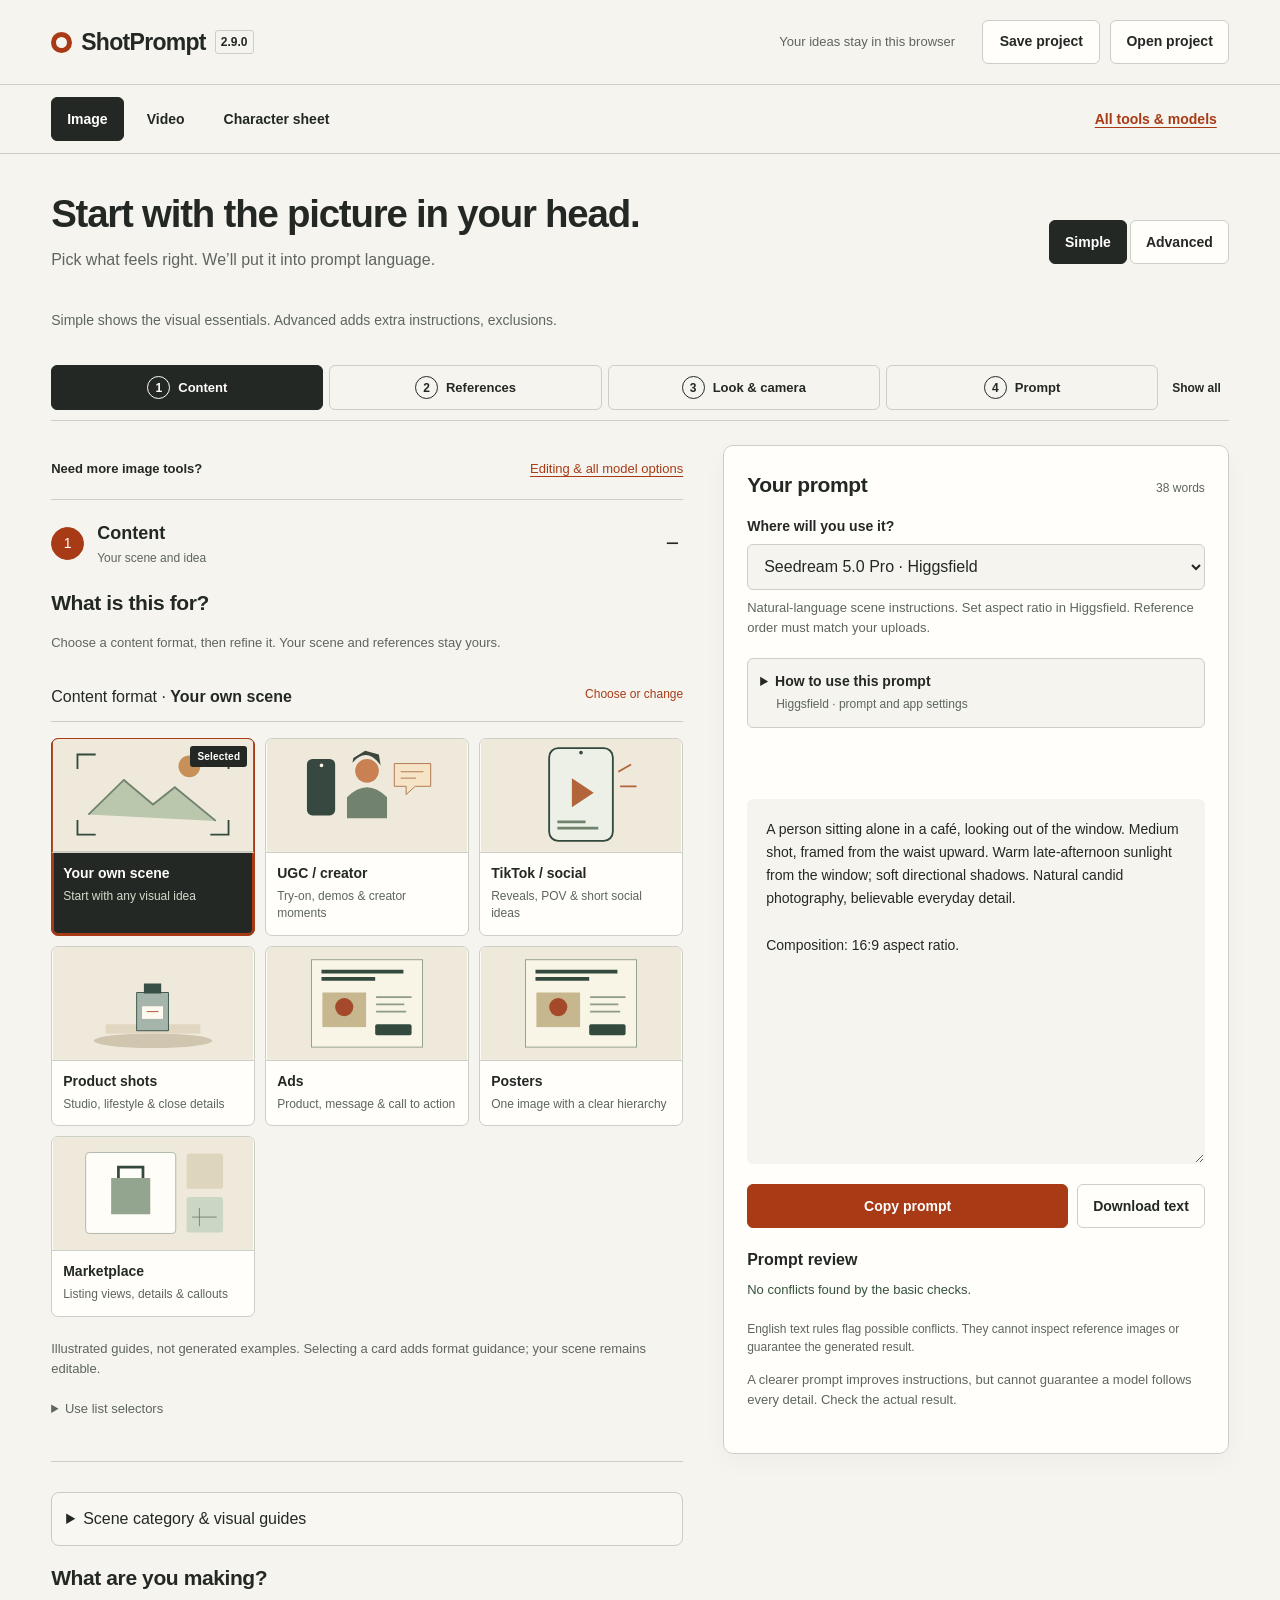
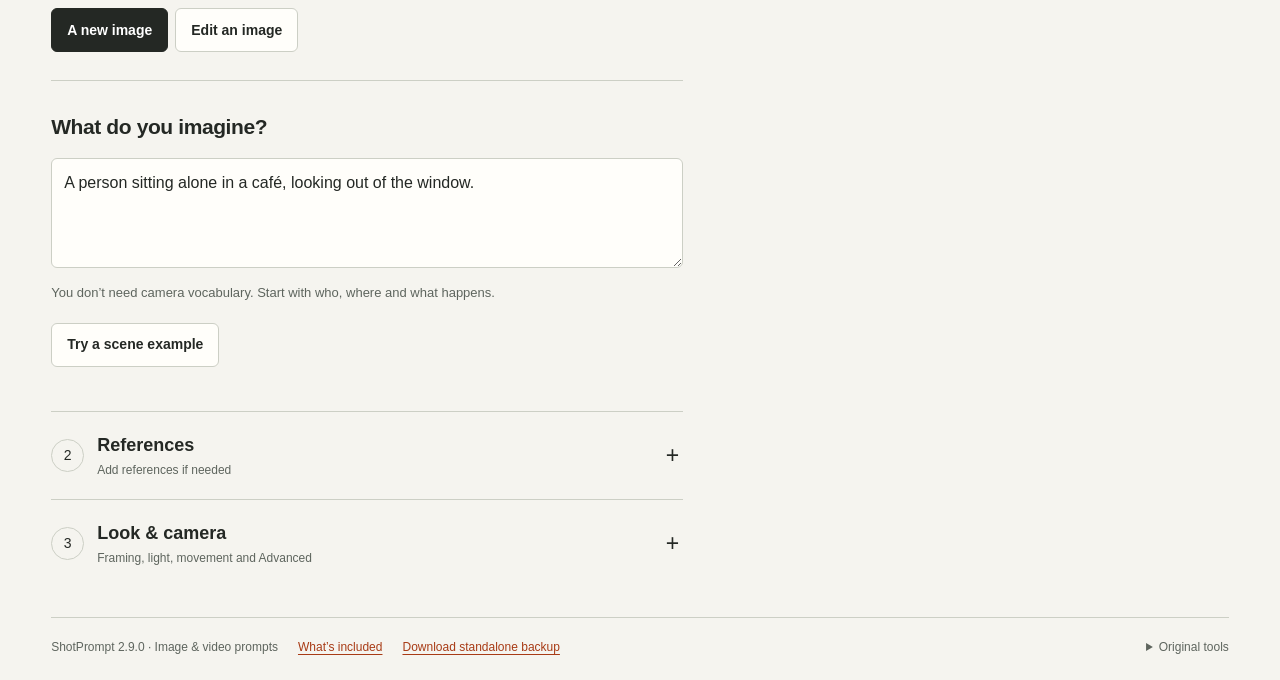
==== index.html @ e309e475 "Migrate ShotPrompt 2.9.0 standalone builder" ====
<!doctype html>
<html lang="en"><head><meta charset="utf-8"><meta name="viewport" content="width=device-width,initial-scale=1"><meta name="robots" content="noindex,nofollow"><title>ShotPrompt 2.9.0 — Picture it. Build it.</title><link rel="stylesheet" href="style.css?v=2.9.0"></head>
<body><a class="skip" href="#editor">Skip to builder</a><header><a class="brand" href="index.html"><span class="brandmark"></span>ShotPrompt <small>2.9.0</small></a><span class="privacy">Your ideas stay in this browser</span><div class="project-actions" role="group" aria-label="Project files"><button type="button" id="export">Save project</button><button type="button" id="open-project">Open project</button><input id="import" type="file" accept="application/json,.json" hidden aria-label="Choose a project file"></div></header>
<nav aria-label="Builder"><button data-type="image">Image</button><button data-type="video">Video</button><button data-type="sheet">Character sheet</button><a class="tools-nav" href="tools.html">All tools &amp; models</a></nav>
<main><section class="intro"><div><h1 id="heading">Start with the picture in your head.</h1><p id="subtitle">Pick what feels right. We’ll put it into prompt language.</p></div><div class="mode" role="group" aria-label="Control detail"><button id="simple">Simple</button><button id="advanced">Advanced</button></div></section>
<p class="mode-explainer" id="mode-explainer"></p><section id="migration-note" class="help" hidden><p>Your earlier writing project is preserved in this browser. Download its backup for your future project.</p><button id="download-retired">Download archived project</button><button id="dismiss-migration">Dismiss</button></section><nav id="workflow-nav" class="workflow-nav" aria-label="Build your prompt"></nav><div class="workspace"><section id="editor" tabindex="-1" aria-label="Visual builder"></section><aside id="prompt-panel" tabindex="-1" aria-label="Prompt output"><button type="button" id="back-builder" class="back-builder">← Back to builder</button><div class="output-head"><h2>Your prompt</h2><span id="wordcount"></span></div><label for="model">Where will you use it?</label><select id="model"></select><p class="hint" id="profile-note"></p><details id="model-guidance" class="model-guidance"><summary>How to use this prompt <small id="destination-caption"></small></summary><div id="destination-guide"></div></details><div id="mapping"></div><section id="advanced-summary" class="advanced-summary" hidden aria-live="polite"></section><div class="draftbar" id="draftbar" hidden>Your edits are kept. Builder changes are waiting.<button id="rebuild">Use updated builder</button></div><section id="timing-handoff" class="timing-handoff" hidden></section><section id="edit-summary" class="edit-summary" hidden></section><label for="output" class="sr-only">Editable final output</label><p id="prompt-feedback" role="status" aria-live="polite"></p><textarea id="output" spellcheck="false"></textarea><div class="actions"><button class="primary" id="copy">Copy prompt</button><button id="download">Download text</button></div><div id="checks" aria-live="polite"></div><p class="hint">A clearer prompt improves instructions, but cannot guarantee a model follows every detail. Check the actual result.</p></aside></div>
<footer><span>ShotPrompt 2.9.0 · Image & video prompts</span><a href="README.md">What’s included</a><a href="shotprompt-2.9.0.zip" download>Download standalone backup</a><details><summary>Original tools</summary><p>The original builders are preserved for advanced features not yet integrated.</p><a href="legacy/qwen-image.html">Original image</a> · <a href="legacy/h3-video.html">Original video</a></details></footer></main><dialog id="preset-dialog" aria-labelledby="preset-title"><div id="preset-content"></div><div class="preset-dialog-actions"><button type="button" id="cancel-preset">Keep my current choices</button><button type="button" id="apply-preset" class="primary">Apply this preset</button></div></dialog><div class="mobile-prompt-bar" role="group" aria-label="Prompt shortcuts"><button type="button" id="view-prompt">View prompt</button><button type="button" id="quick-copy" class="primary">Copy prompt</button></div><div id="toast" role="status"></div><script src="composer.js?v=2.9.0"></script><script src="cinema.js?v=2.9.0"></script><script src="timing.js?v=2.9.0"></script><script src="model-data.js?v=2.9.0"></script><script src="review.js?v=2.9.0"></script><script src="editing.js?v=2.9.0"></script><script src="guidance.js?v=2.9.0"></script><script src="content.js?v=2.9.0"></script>
<script src="workflow.js?v=2.9.0"></script><script src="app.js?v=2.9.0"></script><dialog id="content-dialog" aria-labelledby="content-preview-title"><div id="content-preview"></div><div class="mini-actions"><button id="cancel-content">Cancel</button><button id="apply-content">Apply example</button></div></dialog>
</body></html>
---- style.css ----
:root{color-scheme:light;--paper:#f5f4ef;--surface:#fffefa;--ink:#242824;--muted:#5e655e;--line:#cccfc5;--accent:#a83b16;--soft:#efe6d8}*{box-sizing:border-box}body{margin:0;background:var(--paper);color:var(--ink);font:16px/1.5 'Segoe UI',sans-serif}::selection{background:#f3c6ac;color:#242824}button,input,textarea,select{font:inherit;color:inherit}button,.button,summary{cursor:pointer}button,.button,select,input,textarea{border:1px solid var(--line);border-radius:6px;background:var(--surface)}button,.button{min-height:44px;padding:9px 15px;font-size:14px;font-weight:600;text-decoration:none}button:hover,.button:hover{background:#eaece4}button:disabled{opacity:.45;cursor:not-allowed}button[aria-pressed=true]{background:var(--ink);color:white;border-color:var(--ink)}button.primary{background:var(--accent);border-color:var(--accent);color:white}button.primary:hover{background:#873011}:focus-visible{outline:3px solid var(--accent);outline-offset:3px}header{display:flex;align-items:center;gap:12px;padding:20px 4%;border-bottom:1px solid var(--line)}.brand{display:flex;align-items:center;gap:9px;font-size:23px;font-weight:700;color:var(--ink);text-decoration:none;letter-spacing:-.7px}.brand small{font-size:12px;letter-spacing:0;border:1px solid var(--line);padding:2px 5px;border-radius:3px}.brandmark{width:21px;height:21px;border:5px solid var(--accent);border-radius:50%}.privacy{margin-left:auto;margin-right:15px;color:var(--muted);font-size:13px}nav{display:flex;gap:7px;padding:12px 4%;border-bottom:1px solid var(--line);overflow:auto}nav button{border-color:transparent;white-space:nowrap;background:transparent}main{max-width:1510px;margin:auto;padding:38px 4% 24px}.intro{display:flex;align-items:center;justify-content:space-between;gap:24px;margin-bottom:30px}h1{font-size:clamp(27px,3vw,39px);line-height:1.15;letter-spacing:-1.2px;font-weight:650;margin:0 0 12px}p{margin:8px 0 20px;color:var(--muted)}h2{font-size:21px;font-weight:650;margin:0 0 15px;letter-spacing:-.4px}h3{font-size:16px;margin:0 0 8px}.mode{display:flex;gap:3px;flex-shrink:0}.workspace{display:grid;grid-template-columns:minmax(0,1.25fr) minmax(330px,1fr);gap:40px;align-items:start}#editor{min-width:0}.block{margin-bottom:30px;padding-bottom:28px;border-bottom:1px solid var(--line)}.block:last-child{border:0}.hint{font-size:13px;line-height:1.55;color:var(--muted)}label{display:block;font-size:14px;font-weight:600;margin-bottom:7px}input,select,textarea{width:100%;padding:11px 12px;min-height:46px;caret-color:var(--accent)}textarea{resize:vertical;line-height:1.65}input,textarea{background:var(--surface)}input::placeholder,textarea::placeholder{color:#686d65}#idea{min-height:110px}.choices{display:grid;grid-template-columns:repeat(4,minmax(0,1fr));gap:9px}.choices button{padding:8px 6px 12px;min-width:0;text-align:left;display:flex;flex-direction:column;gap:3px;overflow:hidden}.choices button svg{width:100%;height:86px;margin-bottom:6px;border-radius:3px;background:var(--soft);color:#535b50}.choices button[aria-pressed=true] svg{background:#dce0cf;color:#283525}.choices small{font-size:11px;font-weight:400;line-height:1.35;opacity:.85}.choices strong{font-size:13px;font-weight:600;padding:0 3px}.choices small{padding:0 3px}.pills{display:flex;flex-wrap:wrap;gap:7px}.row{display:grid;grid-template-columns:1fr 1fr;gap:14px;margin:15px 0}.field{margin:15px 0}.output-head{display:flex;justify-content:space-between;align-items:baseline}#wordcount{font-size:12px;color:var(--muted)}aside{background:var(--surface);border:1px solid var(--line);border-radius:10px;padding:23px;position:sticky;top:18px;min-width:0;box-shadow:0 8px 25px #24282408}aside select{background:var(--paper)}#output{min-height:365px;border-color:transparent;background:var(--paper);font-size:14px;padding:18px;margin:6px 0 13px}.actions{display:flex;gap:9px}.actions .primary{flex:1}#checks{font-size:13px;margin-top:20px}#checks ul{padding-left:20px;color:#8a3416}#checks li{margin-bottom:8px}.ok{color:#36533b}.draftbar{background:#fff0d9;padding:12px;font-size:13px;border-radius:5px;margin-bottom:10px}.draftbar button{margin-top:8px;display:block}#mapping{font-size:12px;background:var(--paper);border-radius:4px;overflow-wrap:anywhere}#mapping:not(:empty){padding:10px;margin-bottom:12px}#mapping p{margin:2px 0;color:var(--ink)}.reference,.frame{border-bottom:1px solid var(--line);padding:15px 0}.reference input{min-width:0}.reference .row{margin:8px 0}.thumbnail{width:62px;height:62px;object-fit:cover;float:left;margin:4px 12px 8px 0;border-radius:4px}.panel-grid{display:grid;grid-template-columns:1fr 1fr;gap:10px}.panel{background:var(--soft);padding:14px;border-radius:5px}.panel svg{height:90px;width:100%;color:#535b50}.panel label{margin-top:6px}.frame-head{display:flex;align-items:center;justify-content:space-between;gap:8px;margin-bottom:10px}.frame-head span{font-size:13px;color:var(--muted)}.frame-controls{display:flex;gap:5px}.frame-controls button{padding:8px 12px}footer{display:flex;gap:20px;flex-wrap:wrap;align-items:start;font-size:12px;color:var(--muted);border-top:1px solid var(--line);margin-top:30px;padding-top:20px}a{color:var(--accent);text-underline-offset:3px}footer details{margin-left:auto;max-width:370px}#toast{position:fixed;bottom:24px;left:50%;transform:translateX(-50%);background:var(--ink);color:white;padding:12px 22px;border-radius:5px;display:none;z-index:10;max-width:90vw}#toast.on{display:block}.sr-only,.skip{position:absolute;width:1px;height:1px;overflow:hidden;clip-path:inset(50%)}.skip:focus{width:auto;height:auto;clip-path:none;z-index:20;background:white;padding:10px}.help{padding:14px;background:#e9ece0;font-size:13px;border-radius:5px}.help p{margin:0}.disabled-note{color:#8a3416}.mini-actions{display:flex;gap:8px;margin-top:12px;flex-wrap:wrap}@media(min-width:1450px){#output{min-height:440px}}@media(max-width:1000px){.workspace{gap:22px;grid-template-columns:minmax(0,1fr) minmax(300px,.9fr)}.choices{grid-template-columns:repeat(2,minmax(0,1fr))}.privacy{display:none}header .brand{margin-right:auto}.intro{align-items:start}h1{max-width:440px}}@media(max-width:720px){header{flex-wrap:wrap;padding:16px 5%;gap:8px}.brand{width:100%;margin-bottom:5px}.workspace{grid-template-columns:1fr}.intro{display:block}.mode{margin-top:18px}main{padding:26px 5%}.intro h1{max-width:100%}aside{position:static;padding:18px}.choices{grid-template-columns:repeat(2,minmax(0,1fr))}.choices button svg{height:100px}.row{gap:9px}footer details{margin-left:0}#output{min-height:320px}.actions{flex-wrap:wrap}nav{padding-left:5%}nav button{padding:8px 11px}}@media(prefers-reduced-motion:no-preference){button{transition:background-color 120ms ease-out}button:active{transform:translateY(1px)}}

.tools-nav{white-space:nowrap;align-self:center;margin-left:auto;padding:9px 12px;font-size:14px;font-weight:600}.tool-access{display:flex;gap:12px;justify-content:space-between;flex-wrap:wrap;padding:14px 0 20px;font-size:13px}.mode-explainer{font-size:14px;margin:-12px 0 24px;max-width:75ch}.advanced-controls{background:#fff0dc;border:1px solid #bd8e5a!important;border-radius:8px;padding:20px;scroll-margin-top:20px}.advanced-badge{display:inline-block;vertical-align:middle;font-size:11px;letter-spacing:0;background:#713e16;color:white;border-radius:4px;padding:3px 7px;margin-left:6px}.advanced-summary{background:#fff0dc;border:1px solid #bd8e5a;padding:12px;border-radius:6px;margin:14px 0;font-size:13px;overflow-wrap:anywhere}.advanced-summary h3{font-size:14px}.advanced-summary ul{padding-left:18px;margin:6px 0}.advanced-summary li{margin:6px 0}mark{background:#f6dab2;color:#4e2c10;padding:1px 2px}.panel-slots{margin-top:16px}.panel.omitted{background:#eeeee9;border:1px dashed #a7aba0}.empty-panel{height:90px;display:grid;place-content:center;color:#62685d;font-size:13px}.layout-preview{display:grid;gap:5px;max-width:500px;aspect-ratio:16/9;background:#555d51;padding:5px}.layout-preview:empty{display:none}.layout-preview>div{background:#f0ede4;display:flex;flex-direction:column;align-items:center;justify-content:center;text-align:center;padding:10px;min-width:0}.layout-preview strong{font-size:13px}.layout-preview small{font-size:11px;color:#51584b}.tool-table{width:100%;border-collapse:collapse}.tool-table th,.tool-table td{text-align:left;padding:16px 12px;border-bottom:1px solid var(--line);vertical-align:top}.tool-table th{font-size:14px}.tool-table td{font-size:14px}.tool-table a{display:inline-block;min-height:44px;padding-top:10px}.tool-section{margin:34px 0 45px;scroll-margin-top:20px}.tool-table td:first-child{width:32%}.library-note{max-width:75ch}.return-bar{padding:14px;background:#e9ece0;border-radius:5px}.tools-nav:focus-visible{outline:3px solid var(--accent)}@media(max-width:720px){.tools-nav{margin-left:0}.tool-table th,.tool-table td{padding:12px 6px}.tool-table td:first-child{width:38%}.mode-explainer{margin-top:0}.layout-preview{aspect-ratio:auto;min-height:180px}.layout-preview>div{padding:8px 4px}.layout-preview strong{font-size:11px}.layout-preview small{font-size:10px}}


/* Matching native buttons avoid form-label margins shifting the file controls. */
.project-actions{display:grid;grid-template-columns:repeat(2,minmax(0,1fr));align-items:stretch;gap:10px}
.project-actions>button{display:inline-flex;align-items:center;justify-content:center;min-height:44px;margin:0;line-height:1.4;white-space:nowrap}
@media(max-width:720px){header .project-actions{width:100%}.project-actions>button{width:100%}}

.ref-actions{display:flex;gap:6px;flex-wrap:wrap}.reference .frame-head{flex-wrap:wrap}.base-image-note{background:#e9ece0;color:#30412d;padding:9px 12px;border-radius:5px;font-size:13px;font-weight:600}#mapping h3{font-size:14px}#mapping .hint{margin:5px 0 10px}@media(max-width:720px){.reference .frame-head{align-items:flex-start}.ref-actions button{padding:8px 10px}}

/* Compact references retain their mapping when closed. */
details.reference{border:1px solid var(--line);border-radius:7px;padding:0;margin:12px 0;background:var(--surface)}
.reference>summary{padding:13px 15px;overflow-wrap:anywhere;font-size:14px;font-weight:650;min-height:48px}
.reference>summary small{display:block;margin:3px 0 0 17px;font-size:12px;font-weight:400;color:var(--muted)}
.reference[open]>summary{border-bottom:1px solid var(--line)}
.reference[open]>summary small{display:none}
.reference-body{padding:15px}
.reference-body::after{content:"";display:block;clear:both}
.reference-body h3{overflow-wrap:anywhere}
.mobile-prompt-bar,.back-builder{display:none}
#prompt-panel,#editor{scroll-margin-top:18px}
#prompt-panel:focus,#editor:focus{outline:none}
@media(max-width:720px){
 body{padding-bottom:calc(82px + env(safe-area-inset-bottom,0px))}
 header{padding-top:12px;padding-bottom:12px}
 nav{display:grid;grid-template-columns:1fr 1fr 1.35fr;gap:4px;overflow:visible;padding:8px 5%}
 nav button{padding:8px 4px;font-size:13px;min-width:0}
 nav .tools-nav{grid-column:1/-1;padding:5px 0;font-size:13px;justify-self:end}
 main{padding-top:22px}
 .intro{margin-bottom:16px}
 h1{font-size:28px;letter-spacing:-.8px}
 .intro p{font-size:14px;margin-bottom:12px}
 .mode{margin-top:12px}
 .mode-explainer{font-size:12px;margin-bottom:15px}
 .tool-access{padding:0 0 16px;gap:4px;font-size:12px}
 .block{margin-bottom:22px;padding-bottom:22px}
 .choices button svg{height:76px}
 h2{font-size:19px}
 input,textarea,select{font-size:16px}
 .reference-body{padding:12px}
 .reference-body .row{grid-template-columns:1fr}
 .mobile-prompt-bar{display:flex;gap:10px;position:fixed;bottom:0;left:0;right:0;padding:10px 5% calc(10px + env(safe-area-inset-bottom,0px));background:var(--surface);border-top:1px solid var(--line);z-index:8}
 .mobile-prompt-bar button{flex:1;min-height:46px}
 .back-builder{display:inline-flex;margin-bottom:16px}
 #toast{bottom:calc(84px + env(safe-area-inset-bottom,0px))}
}

/* Scene and look samples are code-drawn diagrams, not generated assets. */
.scene-choices{display:grid;grid-template-columns:repeat(4,minmax(0,1fr));gap:9px}
.scene-choices button,.look-choices button{padding:9px;text-align:left;min-width:0;display:flex;flex-direction:column;gap:4px}
.scene-choices svg{width:100%;height:65px;color:#68705f}
.scene-choices button[aria-pressed=true] svg{color:#e8d0a6}
.scene-choices strong,.look-choices strong{font-size:13px}
.scene-choices small{font-size:11px;font-weight:400;line-height:1.4;opacity:.8}
.look-choices{display:grid;grid-template-columns:repeat(3,minmax(0,1fr));gap:9px}
.look-sample{display:block;width:100%;height:78px;background:#e8dfc9;color:#646f51;border:1px solid #aaa68f;overflow:hidden}
.look-sample svg{height:100%;width:100%;fill:#d0d3b5;stroke-width:1.8}
.look-cinema{background:#283d40;color:#eebd75}.look-cinema svg{fill:#526760}
.look-photo{background:#e8e6da;color:#586556}.look-photo svg{fill:#c0c7ac;stroke-width:1}
.look-commercial{background:#fff5de;color:#93542f}.look-commercial svg{fill:#e6ba87}
.look-illustration{background:#fff4e0;color:#9b502f}.look-illustration svg{fill:none;stroke-width:3;stroke-dasharray:4 1}
.look-render{background:#cec9e0;color:#665a85}.look-render svg{fill:#a99cce;stroke-width:4;stroke-linejoin:round}
.look-documentary{background:#c9c6bc;color:#4d5149}.look-documentary svg{fill:#a4a99a}
.look-film{background:#d8cbb0;color:#70634a}.look-film svg{fill:#b5ac8d;stroke-dasharray:1 1}
.look-anime{background:#d1e5ee;color:#384e75}.look-anime svg{fill:#8faebf;stroke-width:3}
.look-editorial{background:#f4e9e0;color:#564c47}.look-editorial svg{fill:#d8bdb0}
@media(max-width:1000px){.scene-choices{grid-template-columns:repeat(2,minmax(0,1fr))}}
@media(max-width:720px){.look-choices{grid-template-columns:repeat(2,minmax(0,1fr))}.scene-choices svg{height:52px}.look-sample{height:68px}}

.shot-scene{display:grid;place-items:center;width:100%;height:110px;overflow:hidden;background:var(--soft)}
.shot-scene svg{width:60%;height:80%!important;flex-shrink:0}
.shot-medium svg{width:90%;height:110%!important}
.shot-close svg{width:145%;height:160%!important}
.shot-detail svg{width:230%;height:250%!important}
.choices button[aria-pressed=true] .shot-scene{background:#dce0cf;color:#283525}
@media(max-width:720px){.shot-scene{height:76px}}

.starting-points,.visual-guide{border:1px solid var(--line);border-radius:7px;margin:0 0 16px;padding:14px;background:var(--surface)}
.starting-points>summary,.visual-guide>summary{font-size:15px;font-weight:650;min-height:44px}
.starting-points>summary small,.visual-guide>summary small{display:block;color:var(--muted);font-size:12px;font-weight:400;margin:3px 0 0 17px}
.starting-points[open]>summary,.visual-guide[open]>summary{margin-bottom:15px}
.preset-grid{display:grid;grid-template-columns:repeat(2,minmax(0,1fr));gap:9px}
.preset-grid button{display:flex;flex-direction:column;text-align:left;gap:5px;min-width:0}
.preset-grid svg{height:52px;width:100%;color:#657057}
.preset-grid small{font-weight:400;font-size:12px;color:var(--muted)}
.undo-preset:not([hidden]){display:block;margin:0 0 16px}
.guide-tabs{display:flex;flex-wrap:wrap;gap:6px;margin:0 0 18px}
.guide-tabs button{font-size:12px;padding:8px 10px}
.guide-diagrams{display:grid;grid-template-columns:repeat(2,minmax(0,1fr));gap:12px;margin:14px 0}
.guide-diagrams figure{margin:0;min-width:0}
.guide-diagrams svg{width:100%;display:block}
.guide-diagrams figcaption{font-size:12px;font-weight:600;margin-top:5px}
#guide-content p{font-size:14px;margin-bottom:12px}
#preset-dialog{width:min(620px,92vw);max-height:85dvh;padding:24px;border:1px solid var(--line);border-radius:10px;background:var(--surface);color:var(--ink);overflow:auto}
#preset-dialog::backdrop{background:#24282499}
#preset-dialog p{font-size:14px}
.preset-changes{font-size:13px;margin:12px 0 20px}
.preset-changes>div{padding:10px 0;border-bottom:1px solid var(--line);display:grid;grid-template-columns:140px minmax(0,1fr);gap:12px}
.preset-changes dt{font-weight:650;text-transform:capitalize}
.preset-changes dd{margin:0;overflow-wrap:anywhere}
.preset-dialog-actions{display:flex;gap:10px;flex-wrap:wrap;position:sticky;bottom:-24px;background:var(--surface);padding:15px 0}
.preset-dialog-actions button{flex:1}
@media(max-width:720px){#preset-dialog{padding:18px}.preset-changes>div{grid-template-columns:1fr;gap:3px}.preset-dialog-actions{bottom:-18px}.preset-dialog-actions button{font-size:13px}.guide-tabs{gap:4px}.guide-tabs button{padding:7px 8px}}

.model-guidance{border:1px solid var(--line);border-radius:6px;padding:12px;margin:12px 0 18px;background:var(--paper)}
.model-guidance>summary{font-size:14px;font-weight:650;min-height:44px}
.model-guidance>summary small{display:block;font-size:12px;font-weight:400;color:var(--muted);margin:3px 0 0 16px}
#destination-guide{font-size:13px;overflow-wrap:anywhere}
#destination-guide h3{font-size:14px;margin-top:18px}
#destination-guide ul{padding-left:19px}
#destination-guide li{margin:8px 0}
.catalog-facts{padding:10px;background:var(--surface);border:1px solid var(--line);border-radius:5px}
.catalog-facts p{font-size:12px;margin:6px 0;overflow-wrap:anywhere}
#checks li{padding:12px 0;border-bottom:1px solid var(--line)}
#checks li p{color:var(--ink);font-size:13px;margin:6px 0}
.review-scope{font-size:11px;font-weight:650;color:#62442d;background:#f4e5d1;border-radius:3px;padding:2px 6px}
.review-note{font-size:12px;margin:8px 0 14px}
.review-evidence{display:block;color:var(--muted);font-size:12px;overflow-wrap:anywhere;margin:7px 0}
.review-link{display:block;font-size:12px;min-height:44px;margin-top:7px;color:var(--accent)}

/* Expanded setup instructions must scroll naturally on shorter desktop screens. */
aside:has(#model-guidance[open]){position:static}

.edit-source-intro{margin:10px 0 14px}.edit-step{display:inline-block;font-size:11px;letter-spacing:.08em;font-weight:700;margin-bottom:8px}
.edit-pair{display:grid;grid-template-columns:1fr 1fr;gap:12px}
.edit-change,.edit-keep{padding:15px;border:1px solid var(--line);border-radius:7px;background:var(--surface);min-width:0}
.edit-change{border-top:3px solid var(--accent)}.edit-keep{border-top:3px solid #667c59}
.edit-pair .field{margin:0}.edit-pair textarea{min-height:160px}.edit-pair .hint{margin:12px 0 0}
.edit-summary{padding:15px;border:1px solid var(--line);border-radius:6px;margin:15px 0;background:var(--paper)}
.edit-summary h3{font-size:15px}.edit-summary dl{font-size:13px;margin:12px 0}
.edit-summary dt{font-weight:700;margin-top:12px}.edit-summary dd{margin:3px 0 0;overflow-wrap:anywhere;white-space:pre-wrap}
.edit-summary .hint{margin-bottom:8px}.edit-manual{padding:9px;background:#fff0dc;font-size:12px;color:#653e21}
@media(max-width:1000px){.edit-pair{grid-template-columns:1fr}}

.timing-controls{scroll-margin-top:20px}.timing-controls>.pills{margin-bottom:16px}
.timing-strip{display:flex;flex-wrap:wrap;gap:6px;margin:12px 0}
.timing-strip span{background:#e5e9dc;color:#35472e;border:1px solid #bdc8b0;border-radius:4px;padding:5px 8px;font-size:12px;overflow-wrap:anywhere}
.beat-card{padding:16px;margin:14px 0;background:var(--surface);border:1px solid var(--line);border-left:3px solid #667c59;border-radius:6px}
.beat-card h3{font-size:16px}.beat-card textarea{min-height:100px}
.timing-handoff{padding:14px;margin:15px 0;border:1px solid var(--line);border-radius:6px;background:var(--paper);font-size:12px;overflow-wrap:anywhere}
.timing-handoff h3{font-size:14px}.timing-handoff ul{padding-left:18px}.timing-handoff li{margin:8px 0}
@media(max-width:720px){.beat-card{padding:12px}.beat-card .frame-head{flex-wrap:wrap}.beat-card .ref-actions button{padding:8px 10px;font-size:12px}}

.coverage-grid,.render-grid{display:grid;grid-template-columns:repeat(3,minmax(0,1fr));gap:9px;margin:12px 0 18px}
.coverage-grid button,.render-grid button{display:flex;flex-direction:column;gap:6px;padding:9px;min-width:0;text-align:left}
.coverage-grid svg,.render-grid svg{width:100%;height:82px;background:#ede9dd;color:#657257;border-radius:3px}
.coverage-grid strong,.render-grid strong{font-size:12px}
.coverage-grid button[aria-pressed=true] svg,.render-grid button[aria-pressed=true] svg{background:#dde3d3;color:#31452c}
.render-grid{grid-template-columns:repeat(4,minmax(0,1fr))}
.cinema-advanced{background:#fff0dc;border:1px solid #bd8e5a;border-radius:7px;padding:15px;margin-top:18px}
.cinema-advanced h3{margin-top:12px}.cinema-advanced select{margin-bottom:12px}
@media(max-width:1000px){.coverage-grid,.render-grid{grid-template-columns:repeat(2,minmax(0,1fr))}}
@media(max-width:720px){.coverage-grid svg,.render-grid svg{height:65px}}

/* Contextual options and live prompt feedback */
.rendering-options{margin-top:18px;padding:16px;border-left:3px solid var(--accent,#ae3d17);background:#eeeae2}.rendering-options h3{margin-top:0}
#prompt-feedback{min-height:2.8em;margin:8px 0;font-size:14px;color:#34654b}
#output{transition:border-color .15s,box-shadow .15s}
#prompt-panel[data-feedback="updated"] #output{border-color:#42785b;box-shadow:0 0 0 3px #42785b35}
#prompt-panel[data-feedback="queued"] #output{border-color:#a66b20;box-shadow:0 0 0 3px #a66b2030}
#prompt-panel[data-feedback="queued"] #prompt-feedback{color:#87551a}
@media(prefers-reduced-motion:reduce){#output{transition:none}}

.content-controls{border-top:0}.content-controls>h2{margin-top:0}.content-brief,.content-help,.content-scene-settings,.content-map{border:1px solid #c9cdc4;border-radius:8px;padding:14px;margin:16px 0;background:#f8f7f2}.content-controls select{max-width:100%}.format-caption{border-left:3px solid #ac3d16;padding:10px 14px;background:#eeeae2}.content-controls .mini-actions{flex-wrap:wrap}.content-map p{overflow-wrap:anywhere}#content-dialog{width:min(640px,calc(100% - 32px));max-height:85dvh;overflow:auto;border:1px solid #aaa;border-radius:12px;padding:24px}#content-dialog::backdrop{background:#18201980}.content-scene-settings>.block{margin-bottom:0}

.content-brief summary small{display:block;margin-top:4px;color:#62695f}.content-controls label{margin-top:14px}

/* Visual format picker and a navigable, non-destructive workflow. */
.workflow-nav{position:sticky;top:0;z-index:15;margin:0 0 24px;padding:10px 0;background:var(--paper);gap:6px;overflow:visible;display:grid;grid-template-columns:repeat(4,minmax(0,1fr)) auto;border-bottom:1px solid var(--line)}.workflow-nav button{display:flex;gap:8px;align-items:center;justify-content:center;white-space:normal;padding:10px 8px;font-size:13px;border:1px solid var(--line)}.workflow-nav button>span{display:grid;place-items:center;border:1px solid currentColor;border-radius:50%;width:23px;height:23px;flex-shrink:0;font-size:12px}.workflow-nav button[aria-current=step]{background:var(--ink);color:var(--surface);border-color:var(--ink)}.workflow-nav #workflow-expand{font-size:12px;background:transparent;border:0}.workflow-stage{border-top:1px solid var(--line);scroll-margin-top:90px}.workflow-stage>summary{display:flex;align-items:center;gap:13px;list-style:none;padding:20px 0;position:relative;padding-right:28px}.workflow-stage>summary::-webkit-details-marker{display:none}.workflow-stage>summary:after{content:'+';position:absolute;right:4px;font-size:23px;font-weight:400}.workflow-stage[open]>summary:after{content:'−'}.stage-number{display:grid;place-items:center;flex-shrink:0;width:33px;height:33px;border:1px solid var(--line);border-radius:50%;font-size:14px}.workflow-stage[open] .stage-number{background:var(--accent);color:white;border-color:var(--accent)}.workflow-stage>summary strong{display:block;font-size:18px}.workflow-stage>summary small{display:block;font-size:12px;font-weight:400;color:var(--muted);margin-top:2px}.stage-body{padding-bottom:16px}.stage-body>.block:last-child{border:0;margin-bottom:0}.format-browser{margin:12px 0 22px}.format-browser>summary{display:flex;justify-content:space-between;gap:12px;padding:12px 0;border-bottom:1px solid var(--line)}.format-browser>summary small{font-size:12px;color:var(--accent);white-space:nowrap}.format-cards,.variant-cards{display:grid;grid-template-columns:repeat(3,minmax(0,1fr));gap:10px;margin-top:16px}.format-cards button,.variant-cards button{position:relative;text-align:left;min-width:0;padding:0 0 13px;overflow:hidden;background:var(--surface);border:1px solid var(--line);border-radius:7px;display:flex;flex-direction:column;align-items:stretch}.format-cards svg,.variant-cards svg{display:block;width:100%;aspect-ratio:220/124;height:auto;border-bottom:1px solid var(--line)}.format-name{display:block;margin:10px 11px 0;font-size:14px;font-weight:650}.format-description{display:block;margin:4px 11px 0;font-size:12px;font-weight:400;line-height:1.4;color:var(--muted)}.format-cards button[aria-pressed=true],.variant-cards button[aria-pressed=true]{box-shadow:inset 0 0 0 2px var(--accent);background:var(--ink);border-color:var(--accent);color:var(--surface)}.format-cards button[aria-pressed=true] .format-description{color:#d5dacd}.chosen-tag{position:absolute;top:7px;right:7px;background:var(--ink);color:#fff;padding:3px 7px;border-radius:3px;font-size:10px;letter-spacing:.2px}.variation-heading{margin-top:22px}.format-list-selectors{font-size:13px;margin:14px 0}.format-list-selectors>summary{color:var(--muted)}#prompt-panel{scroll-margin-top:90px}aside{top:90px}.format-browser svg{pointer-events:none}
@media(max-width:720px){.workflow-nav{grid-template-columns:repeat(4,minmax(0,1fr));gap:4px;padding:7px 0;margin-bottom:14px}.workflow-nav button{flex-direction:column;gap:4px;font-size:11px;line-height:1.2;padding:7px 3px;min-height:62px}.workflow-nav #workflow-expand{grid-column:1/-1;min-height:28px;padding:3px}.workflow-nav button>span{width:20px;height:20px;font-size:10px}.format-cards,.variant-cards{grid-template-columns:repeat(2,minmax(0,1fr));gap:9px}.format-name{font-size:13px;margin:9px 9px 0}.format-description{font-size:11px;margin:4px 9px 0}.workflow-stage{scroll-margin-top:118px}.workflow-stage>summary{padding:16px 25px 16px 0}.stage-body{padding-bottom:14px}.workflow-stage>summary strong{font-size:17px}#prompt-panel{scroll-margin-top:118px}}
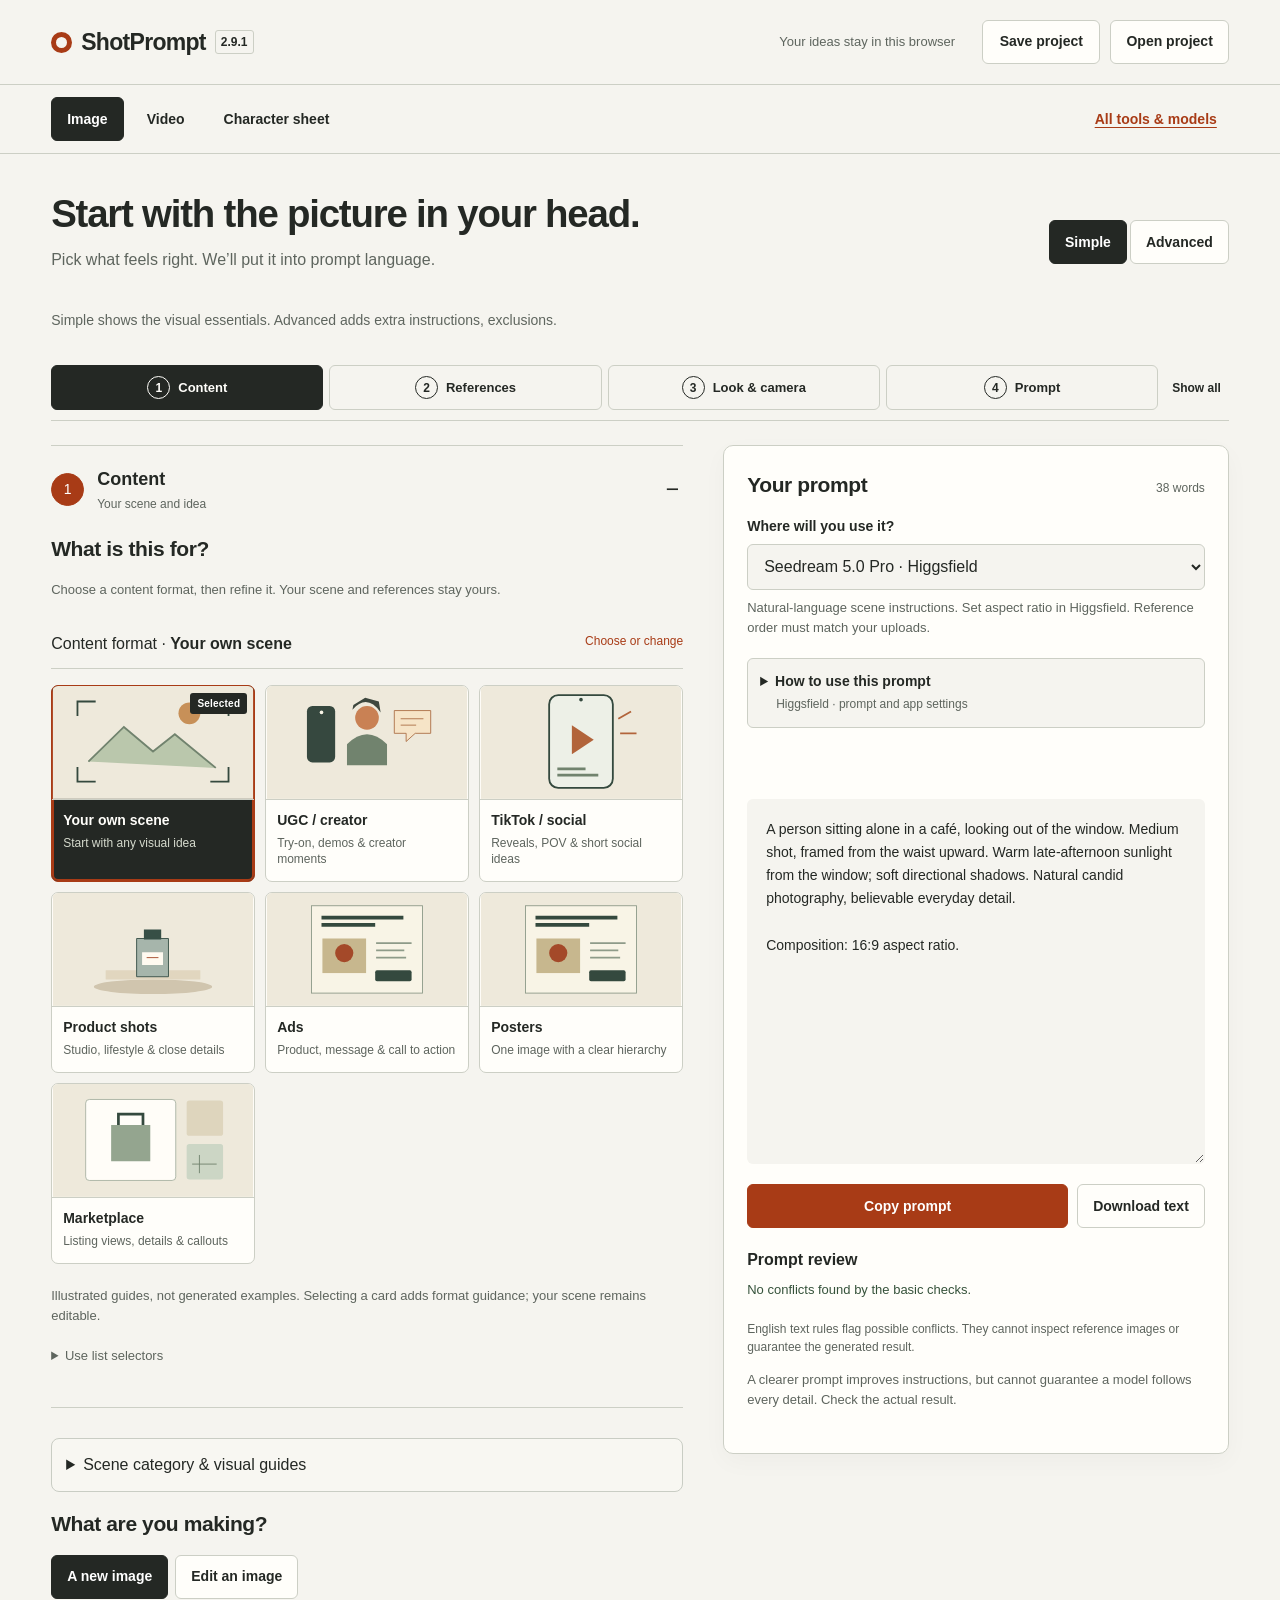
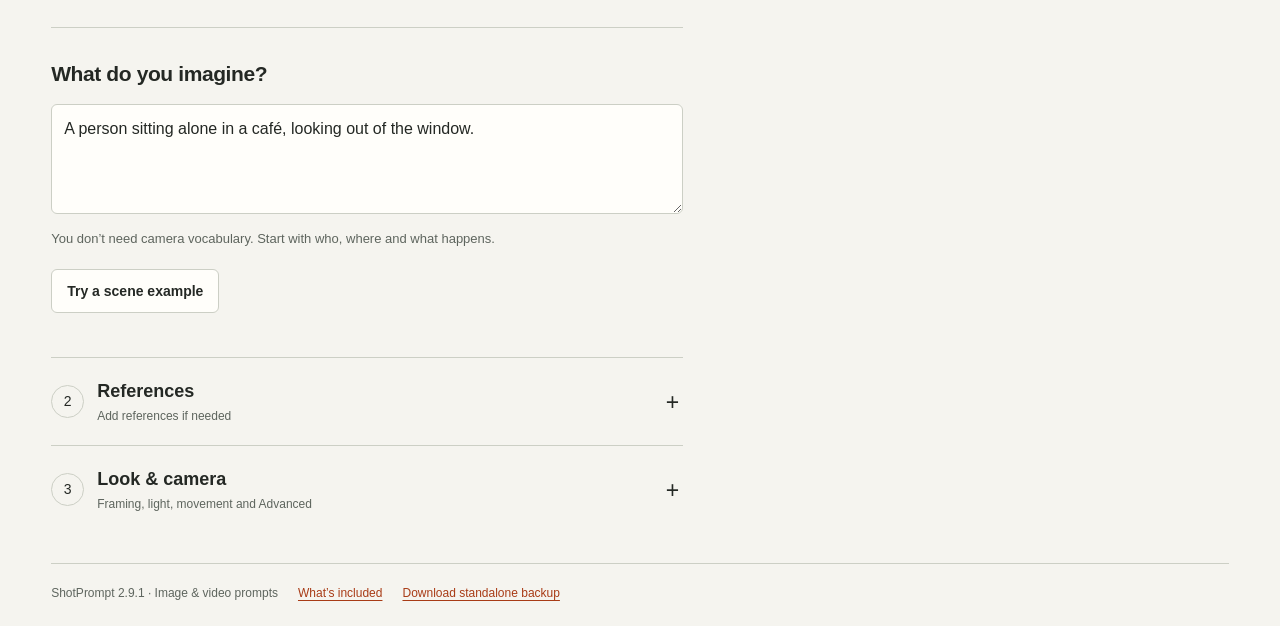
==== commit e56fdf26: "Retire original tools and keep the current ShotPrompt builder" ====
--- a/index.html
+++ b/index.html
@@ -1,10 +1,10 @@
 <!doctype html>
-<html lang="en"><head><meta charset="utf-8"><meta name="viewport" content="width=device-width,initial-scale=1"><meta name="robots" content="noindex,nofollow"><title>ShotPrompt 2.9.0 — Picture it. Build it.</title><link rel="stylesheet" href="style.css?v=2.9.0"></head>
-<body><a class="skip" href="#editor">Skip to builder</a><header><a class="brand" href="index.html"><span class="brandmark"></span>ShotPrompt <small>2.9.0</small></a><span class="privacy">Your ideas stay in this browser</span><div class="project-actions" role="group" aria-label="Project files"><button type="button" id="export">Save project</button><button type="button" id="open-project">Open project</button><input id="import" type="file" accept="application/json,.json" hidden aria-label="Choose a project file"></div></header>
+<html lang="en"><head><meta charset="utf-8"><meta name="viewport" content="width=device-width,initial-scale=1"><meta name="robots" content="noindex,nofollow"><title>ShotPrompt 2.9.1 — Picture it. Build it.</title><link rel="stylesheet" href="style.css?v=2.9.1"></head>
+<body><a class="skip" href="#editor">Skip to builder</a><header><a class="brand" href="index.html"><span class="brandmark"></span>ShotPrompt <small>2.9.1</small></a><span class="privacy">Your ideas stay in this browser</span><div class="project-actions" role="group" aria-label="Project files"><button type="button" id="export">Save project</button><button type="button" id="open-project">Open project</button><input id="import" type="file" accept="application/json,.json" hidden aria-label="Choose a project file"></div></header>
 <nav aria-label="Builder"><button data-type="image">Image</button><button data-type="video">Video</button><button data-type="sheet">Character sheet</button><a class="tools-nav" href="tools.html">All tools &amp; models</a></nav>
 <main><section class="intro"><div><h1 id="heading">Start with the picture in your head.</h1><p id="subtitle">Pick what feels right. We’ll put it into prompt language.</p></div><div class="mode" role="group" aria-label="Control detail"><button id="simple">Simple</button><button id="advanced">Advanced</button></div></section>
 <p class="mode-explainer" id="mode-explainer"></p><section id="migration-note" class="help" hidden><p>Your earlier writing project is preserved in this browser. Download its backup for your future project.</p><button id="download-retired">Download archived project</button><button id="dismiss-migration">Dismiss</button></section><nav id="workflow-nav" class="workflow-nav" aria-label="Build your prompt"></nav><div class="workspace"><section id="editor" tabindex="-1" aria-label="Visual builder"></section><aside id="prompt-panel" tabindex="-1" aria-label="Prompt output"><button type="button" id="back-builder" class="back-builder">← Back to builder</button><div class="output-head"><h2>Your prompt</h2><span id="wordcount"></span></div><label for="model">Where will you use it?</label><select id="model"></select><p class="hint" id="profile-note"></p><details id="model-guidance" class="model-guidance"><summary>How to use this prompt <small id="destination-caption"></small></summary><div id="destination-guide"></div></details><div id="mapping"></div><section id="advanced-summary" class="advanced-summary" hidden aria-live="polite"></section><div class="draftbar" id="draftbar" hidden>Your edits are kept. Builder changes are waiting.<button id="rebuild">Use updated builder</button></div><section id="timing-handoff" class="timing-handoff" hidden></section><section id="edit-summary" class="edit-summary" hidden></section><label for="output" class="sr-only">Editable final output</label><p id="prompt-feedback" role="status" aria-live="polite"></p><textarea id="output" spellcheck="false"></textarea><div class="actions"><button class="primary" id="copy">Copy prompt</button><button id="download">Download text</button></div><div id="checks" aria-live="polite"></div><p class="hint">A clearer prompt improves instructions, but cannot guarantee a model follows every detail. Check the actual result.</p></aside></div>
-<footer><span>ShotPrompt 2.9.0 · Image & video prompts</span><a href="README.md">What’s included</a><a href="shotprompt-2.9.0.zip" download>Download standalone backup</a><details><summary>Original tools</summary><p>The original builders are preserved for advanced features not yet integrated.</p><a href="legacy/qwen-image.html">Original image</a> · <a href="legacy/h3-video.html">Original video</a></details></footer></main><dialog id="preset-dialog" aria-labelledby="preset-title"><div id="preset-content"></div><div class="preset-dialog-actions"><button type="button" id="cancel-preset">Keep my current choices</button><button type="button" id="apply-preset" class="primary">Apply this preset</button></div></dialog><div class="mobile-prompt-bar" role="group" aria-label="Prompt shortcuts"><button type="button" id="view-prompt">View prompt</button><button type="button" id="quick-copy" class="primary">Copy prompt</button></div><div id="toast" role="status"></div><script src="composer.js?v=2.9.0"></script><script src="cinema.js?v=2.9.0"></script><script src="timing.js?v=2.9.0"></script><script src="model-data.js?v=2.9.0"></script><script src="review.js?v=2.9.0"></script><script src="editing.js?v=2.9.0"></script><script src="guidance.js?v=2.9.0"></script><script src="content.js?v=2.9.0"></script>
-<script src="workflow.js?v=2.9.0"></script><script src="app.js?v=2.9.0"></script><dialog id="content-dialog" aria-labelledby="content-preview-title"><div id="content-preview"></div><div class="mini-actions"><button id="cancel-content">Cancel</button><button id="apply-content">Apply example</button></div></dialog>
+<footer><span>ShotPrompt 2.9.1 · Image & video prompts</span><a href="README.md">What’s included</a><a href="shotprompt-2.9.1.zip" download>Download standalone backup</a></footer></main><dialog id="preset-dialog" aria-labelledby="preset-title"><div id="preset-content"></div><div class="preset-dialog-actions"><button type="button" id="cancel-preset">Keep my current choices</button><button type="button" id="apply-preset" class="primary">Apply this preset</button></div></dialog><div class="mobile-prompt-bar" role="group" aria-label="Prompt shortcuts"><button type="button" id="view-prompt">View prompt</button><button type="button" id="quick-copy" class="primary">Copy prompt</button></div><div id="toast" role="status"></div><script src="composer.js?v=2.9.1"></script><script src="cinema.js?v=2.9.1"></script><script src="timing.js?v=2.9.1"></script><script src="model-data.js?v=2.9.1"></script><script src="review.js?v=2.9.1"></script><script src="editing.js?v=2.9.1"></script><script src="guidance.js?v=2.9.1"></script><script src="content.js?v=2.9.1"></script>
+<script src="workflow.js?v=2.9.1"></script><script src="app.js?v=2.9.1"></script><dialog id="content-dialog" aria-labelledby="content-preview-title"><div id="content-preview"></div><div class="mini-actions"><button id="cancel-content">Cancel</button><button id="apply-content">Apply example</button></div></dialog>
 </body></html>
 
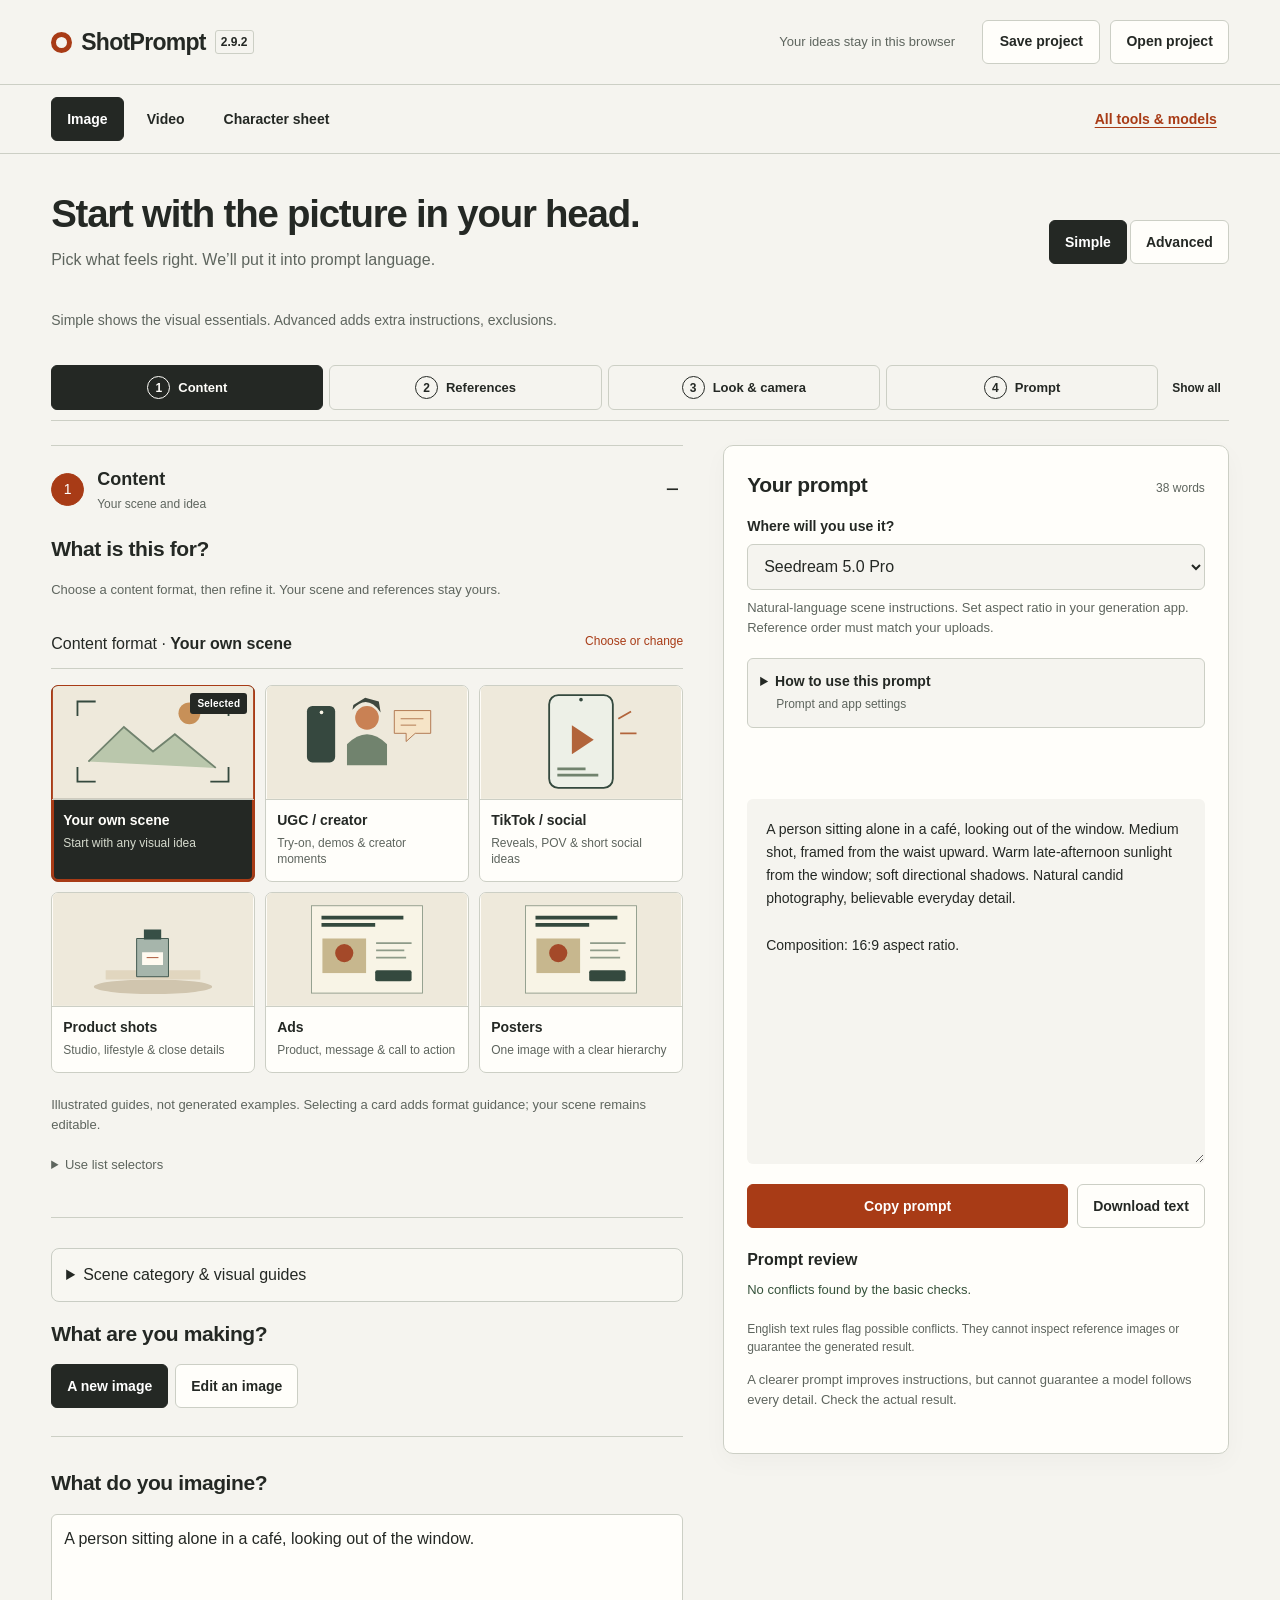
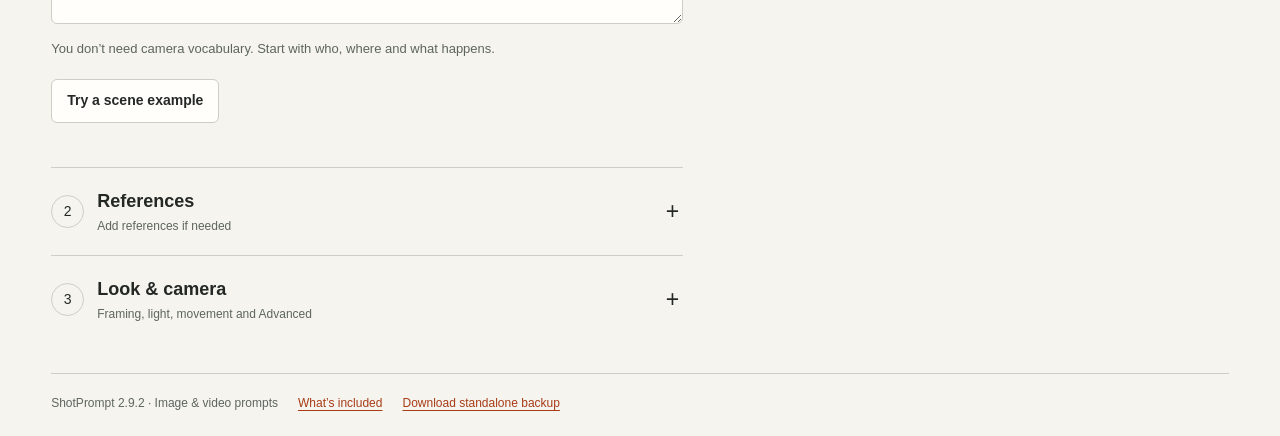
==== commit 4038c627: "Simplify model names and merge listing formats into products" ====
--- a/index.html
+++ b/index.html
@@ -1,10 +1,10 @@
 <!doctype html>
-<html lang="en"><head><meta charset="utf-8"><meta name="viewport" content="width=device-width,initial-scale=1"><meta name="robots" content="noindex,nofollow"><title>ShotPrompt 2.9.1 — Picture it. Build it.</title><link rel="stylesheet" href="style.css?v=2.9.1"></head>
-<body><a class="skip" href="#editor">Skip to builder</a><header><a class="brand" href="index.html"><span class="brandmark"></span>ShotPrompt <small>2.9.1</small></a><span class="privacy">Your ideas stay in this browser</span><div class="project-actions" role="group" aria-label="Project files"><button type="button" id="export">Save project</button><button type="button" id="open-project">Open project</button><input id="import" type="file" accept="application/json,.json" hidden aria-label="Choose a project file"></div></header>
+<html lang="en"><head><meta charset="utf-8"><meta name="viewport" content="width=device-width,initial-scale=1"><meta name="robots" content="noindex,nofollow"><title>ShotPrompt 2.9.2 — Picture it. Build it.</title><link rel="stylesheet" href="style.css?v=2.9.2"></head>
+<body><a class="skip" href="#editor">Skip to builder</a><header><a class="brand" href="index.html"><span class="brandmark"></span>ShotPrompt <small>2.9.2</small></a><span class="privacy">Your ideas stay in this browser</span><div class="project-actions" role="group" aria-label="Project files"><button type="button" id="export">Save project</button><button type="button" id="open-project">Open project</button><input id="import" type="file" accept="application/json,.json" hidden aria-label="Choose a project file"></div></header>
 <nav aria-label="Builder"><button data-type="image">Image</button><button data-type="video">Video</button><button data-type="sheet">Character sheet</button><a class="tools-nav" href="tools.html">All tools &amp; models</a></nav>
 <main><section class="intro"><div><h1 id="heading">Start with the picture in your head.</h1><p id="subtitle">Pick what feels right. We’ll put it into prompt language.</p></div><div class="mode" role="group" aria-label="Control detail"><button id="simple">Simple</button><button id="advanced">Advanced</button></div></section>
 <p class="mode-explainer" id="mode-explainer"></p><section id="migration-note" class="help" hidden><p>Your earlier writing project is preserved in this browser. Download its backup for your future project.</p><button id="download-retired">Download archived project</button><button id="dismiss-migration">Dismiss</button></section><nav id="workflow-nav" class="workflow-nav" aria-label="Build your prompt"></nav><div class="workspace"><section id="editor" tabindex="-1" aria-label="Visual builder"></section><aside id="prompt-panel" tabindex="-1" aria-label="Prompt output"><button type="button" id="back-builder" class="back-builder">← Back to builder</button><div class="output-head"><h2>Your prompt</h2><span id="wordcount"></span></div><label for="model">Where will you use it?</label><select id="model"></select><p class="hint" id="profile-note"></p><details id="model-guidance" class="model-guidance"><summary>How to use this prompt <small id="destination-caption"></small></summary><div id="destination-guide"></div></details><div id="mapping"></div><section id="advanced-summary" class="advanced-summary" hidden aria-live="polite"></section><div class="draftbar" id="draftbar" hidden>Your edits are kept. Builder changes are waiting.<button id="rebuild">Use updated builder</button></div><section id="timing-handoff" class="timing-handoff" hidden></section><section id="edit-summary" class="edit-summary" hidden></section><label for="output" class="sr-only">Editable final output</label><p id="prompt-feedback" role="status" aria-live="polite"></p><textarea id="output" spellcheck="false"></textarea><div class="actions"><button class="primary" id="copy">Copy prompt</button><button id="download">Download text</button></div><div id="checks" aria-live="polite"></div><p class="hint">A clearer prompt improves instructions, but cannot guarantee a model follows every detail. Check the actual result.</p></aside></div>
-<footer><span>ShotPrompt 2.9.1 · Image & video prompts</span><a href="README.md">What’s included</a><a href="shotprompt-2.9.1.zip" download>Download standalone backup</a></footer></main><dialog id="preset-dialog" aria-labelledby="preset-title"><div id="preset-content"></div><div class="preset-dialog-actions"><button type="button" id="cancel-preset">Keep my current choices</button><button type="button" id="apply-preset" class="primary">Apply this preset</button></div></dialog><div class="mobile-prompt-bar" role="group" aria-label="Prompt shortcuts"><button type="button" id="view-prompt">View prompt</button><button type="button" id="quick-copy" class="primary">Copy prompt</button></div><div id="toast" role="status"></div><script src="composer.js?v=2.9.1"></script><script src="cinema.js?v=2.9.1"></script><script src="timing.js?v=2.9.1"></script><script src="model-data.js?v=2.9.1"></script><script src="review.js?v=2.9.1"></script><script src="editing.js?v=2.9.1"></script><script src="guidance.js?v=2.9.1"></script><script src="content.js?v=2.9.1"></script>
-<script src="workflow.js?v=2.9.1"></script><script src="app.js?v=2.9.1"></script><dialog id="content-dialog" aria-labelledby="content-preview-title"><div id="content-preview"></div><div class="mini-actions"><button id="cancel-content">Cancel</button><button id="apply-content">Apply example</button></div></dialog>
+<footer><span>ShotPrompt 2.9.2 · Image & video prompts</span><a href="README.md">What’s included</a><a href="shotprompt-2.9.2.zip" download>Download standalone backup</a></footer></main><dialog id="preset-dialog" aria-labelledby="preset-title"><div id="preset-content"></div><div class="preset-dialog-actions"><button type="button" id="cancel-preset">Keep my current choices</button><button type="button" id="apply-preset" class="primary">Apply this preset</button></div></dialog><div class="mobile-prompt-bar" role="group" aria-label="Prompt shortcuts"><button type="button" id="view-prompt">View prompt</button><button type="button" id="quick-copy" class="primary">Copy prompt</button></div><div id="toast" role="status"></div><script src="composer.js?v=2.9.2"></script><script src="cinema.js?v=2.9.2"></script><script src="timing.js?v=2.9.2"></script><script src="model-data.js?v=2.9.2"></script><script src="review.js?v=2.9.2"></script><script src="editing.js?v=2.9.2"></script><script src="guidance.js?v=2.9.2"></script><script src="content.js?v=2.9.2"></script>
+<script src="workflow.js?v=2.9.2"></script><script src="app.js?v=2.9.2"></script><dialog id="content-dialog" aria-labelledby="content-preview-title"><div id="content-preview"></div><div class="mini-actions"><button id="cancel-content">Cancel</button><button id="apply-content">Apply example</button></div></dialog>
 </body></html>
 
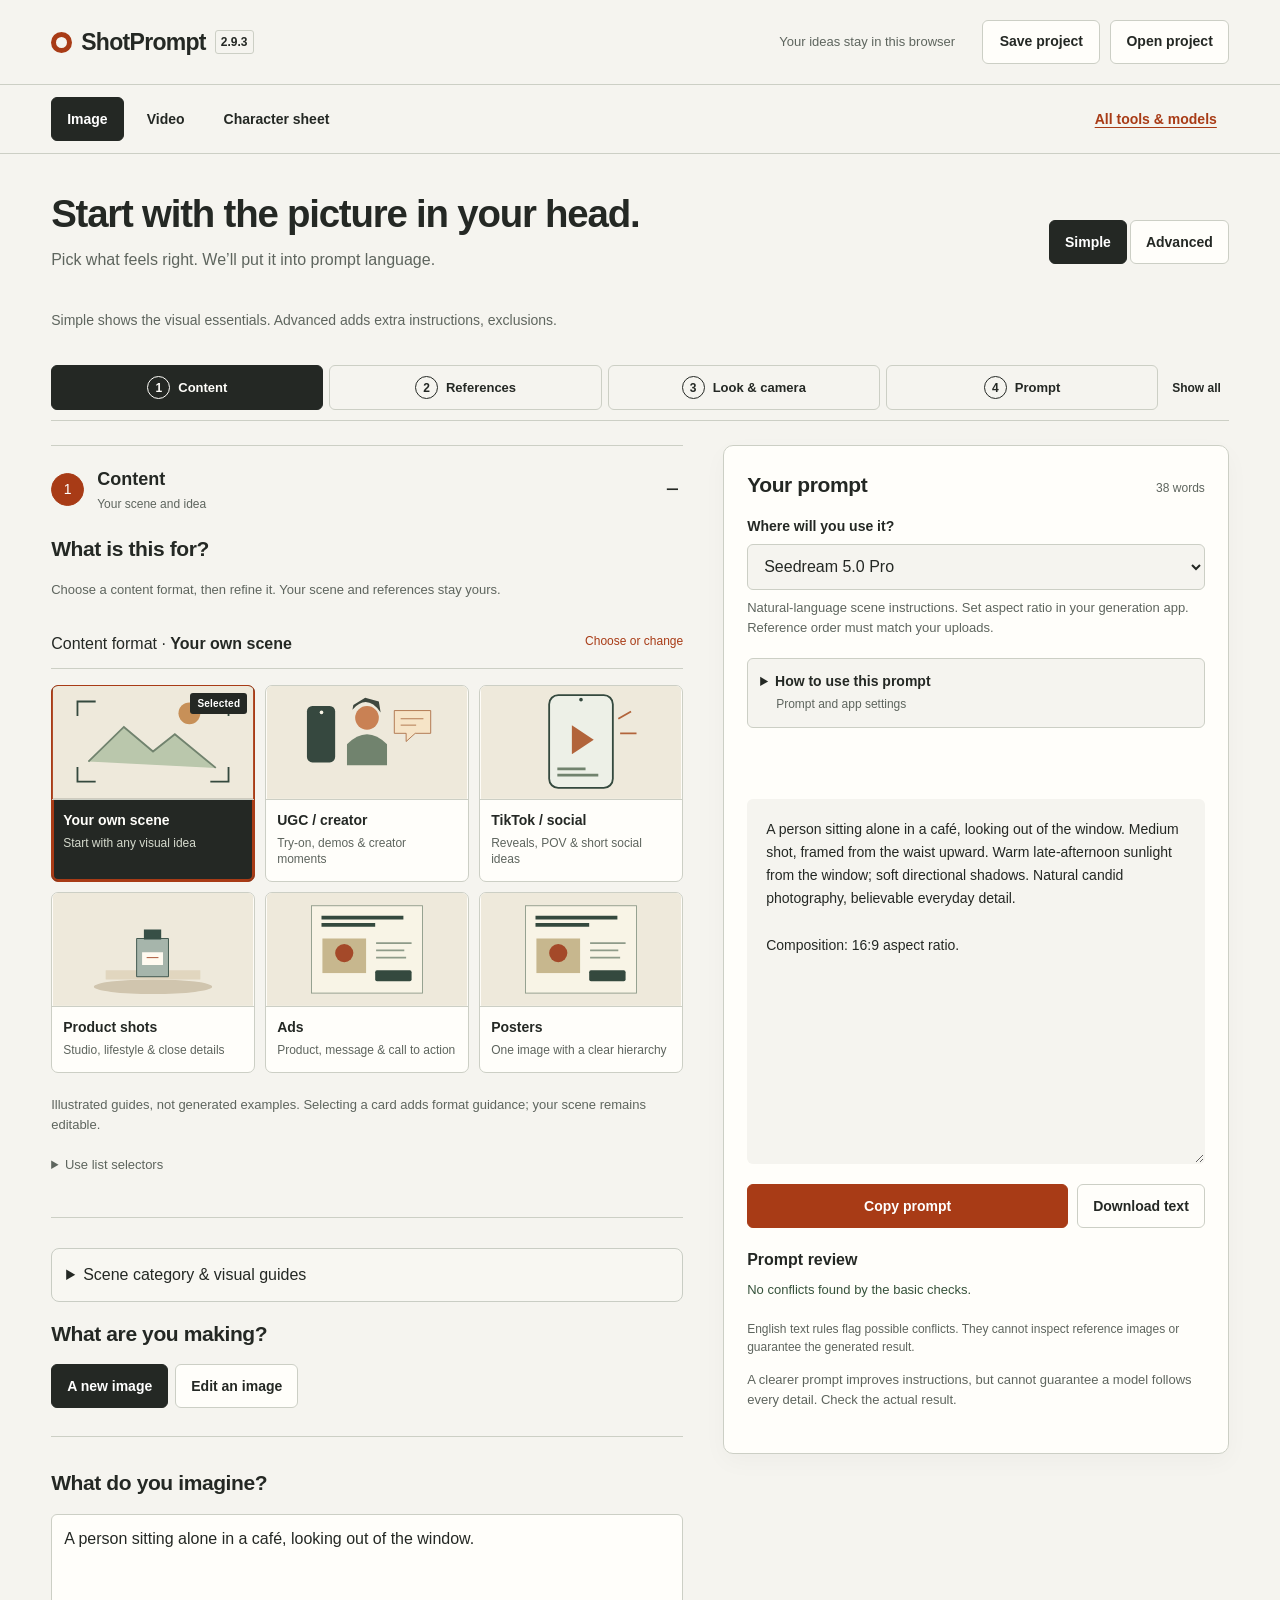
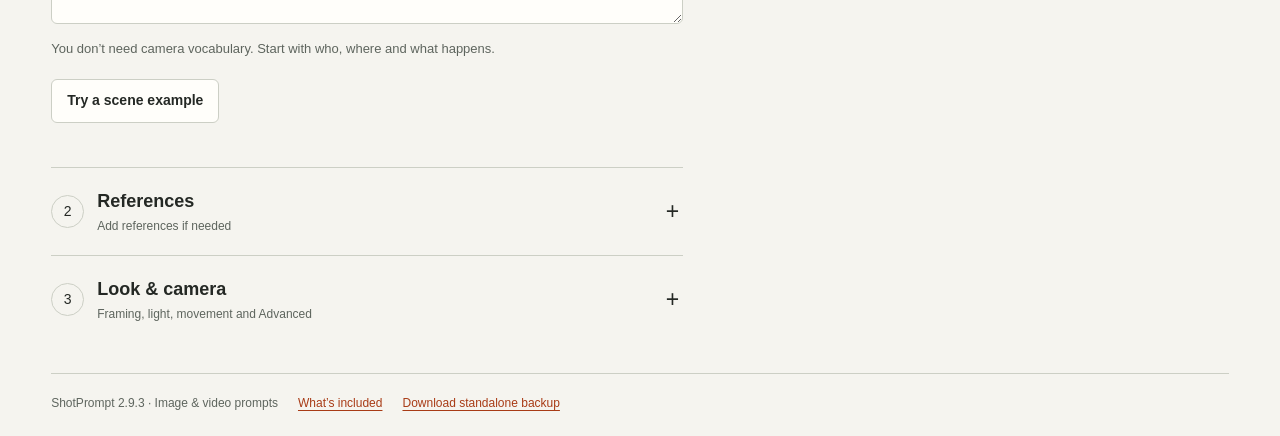
==== commit 4638f21a: "Remove Marketing Studio profiles; keep general guidance" ====
--- a/index.html
+++ b/index.html
@@ -1,10 +1,10 @@
 <!doctype html>
-<html lang="en"><head><meta charset="utf-8"><meta name="viewport" content="width=device-width,initial-scale=1"><meta name="robots" content="noindex,nofollow"><title>ShotPrompt 2.9.2 — Picture it. Build it.</title><link rel="stylesheet" href="style.css?v=2.9.2"></head>
-<body><a class="skip" href="#editor">Skip to builder</a><header><a class="brand" href="index.html"><span class="brandmark"></span>ShotPrompt <small>2.9.2</small></a><span class="privacy">Your ideas stay in this browser</span><div class="project-actions" role="group" aria-label="Project files"><button type="button" id="export">Save project</button><button type="button" id="open-project">Open project</button><input id="import" type="file" accept="application/json,.json" hidden aria-label="Choose a project file"></div></header>
+<html lang="en"><head><meta charset="utf-8"><meta name="viewport" content="width=device-width,initial-scale=1"><meta name="robots" content="noindex,nofollow"><title>ShotPrompt 2.9.3 — Picture it. Build it.</title><link rel="stylesheet" href="style.css?v=2.9.3"></head>
+<body><a class="skip" href="#editor">Skip to builder</a><header><a class="brand" href="index.html"><span class="brandmark"></span>ShotPrompt <small>2.9.3</small></a><span class="privacy">Your ideas stay in this browser</span><div class="project-actions" role="group" aria-label="Project files"><button type="button" id="export">Save project</button><button type="button" id="open-project">Open project</button><input id="import" type="file" accept="application/json,.json" hidden aria-label="Choose a project file"></div></header>
 <nav aria-label="Builder"><button data-type="image">Image</button><button data-type="video">Video</button><button data-type="sheet">Character sheet</button><a class="tools-nav" href="tools.html">All tools &amp; models</a></nav>
 <main><section class="intro"><div><h1 id="heading">Start with the picture in your head.</h1><p id="subtitle">Pick what feels right. We’ll put it into prompt language.</p></div><div class="mode" role="group" aria-label="Control detail"><button id="simple">Simple</button><button id="advanced">Advanced</button></div></section>
 <p class="mode-explainer" id="mode-explainer"></p><section id="migration-note" class="help" hidden><p>Your earlier writing project is preserved in this browser. Download its backup for your future project.</p><button id="download-retired">Download archived project</button><button id="dismiss-migration">Dismiss</button></section><nav id="workflow-nav" class="workflow-nav" aria-label="Build your prompt"></nav><div class="workspace"><section id="editor" tabindex="-1" aria-label="Visual builder"></section><aside id="prompt-panel" tabindex="-1" aria-label="Prompt output"><button type="button" id="back-builder" class="back-builder">← Back to builder</button><div class="output-head"><h2>Your prompt</h2><span id="wordcount"></span></div><label for="model">Where will you use it?</label><select id="model"></select><p class="hint" id="profile-note"></p><details id="model-guidance" class="model-guidance"><summary>How to use this prompt <small id="destination-caption"></small></summary><div id="destination-guide"></div></details><div id="mapping"></div><section id="advanced-summary" class="advanced-summary" hidden aria-live="polite"></section><div class="draftbar" id="draftbar" hidden>Your edits are kept. Builder changes are waiting.<button id="rebuild">Use updated builder</button></div><section id="timing-handoff" class="timing-handoff" hidden></section><section id="edit-summary" class="edit-summary" hidden></section><label for="output" class="sr-only">Editable final output</label><p id="prompt-feedback" role="status" aria-live="polite"></p><textarea id="output" spellcheck="false"></textarea><div class="actions"><button class="primary" id="copy">Copy prompt</button><button id="download">Download text</button></div><div id="checks" aria-live="polite"></div><p class="hint">A clearer prompt improves instructions, but cannot guarantee a model follows every detail. Check the actual result.</p></aside></div>
-<footer><span>ShotPrompt 2.9.2 · Image & video prompts</span><a href="README.md">What’s included</a><a href="shotprompt-2.9.2.zip" download>Download standalone backup</a></footer></main><dialog id="preset-dialog" aria-labelledby="preset-title"><div id="preset-content"></div><div class="preset-dialog-actions"><button type="button" id="cancel-preset">Keep my current choices</button><button type="button" id="apply-preset" class="primary">Apply this preset</button></div></dialog><div class="mobile-prompt-bar" role="group" aria-label="Prompt shortcuts"><button type="button" id="view-prompt">View prompt</button><button type="button" id="quick-copy" class="primary">Copy prompt</button></div><div id="toast" role="status"></div><script src="composer.js?v=2.9.2"></script><script src="cinema.js?v=2.9.2"></script><script src="timing.js?v=2.9.2"></script><script src="model-data.js?v=2.9.2"></script><script src="review.js?v=2.9.2"></script><script src="editing.js?v=2.9.2"></script><script src="guidance.js?v=2.9.2"></script><script src="content.js?v=2.9.2"></script>
-<script src="workflow.js?v=2.9.2"></script><script src="app.js?v=2.9.2"></script><dialog id="content-dialog" aria-labelledby="content-preview-title"><div id="content-preview"></div><div class="mini-actions"><button id="cancel-content">Cancel</button><button id="apply-content">Apply example</button></div></dialog>
+<footer><span>ShotPrompt 2.9.3 · Image & video prompts</span><a href="README.md">What’s included</a><a href="shotprompt-2.9.3.zip" download>Download standalone backup</a></footer></main><dialog id="preset-dialog" aria-labelledby="preset-title"><div id="preset-content"></div><div class="preset-dialog-actions"><button type="button" id="cancel-preset">Keep my current choices</button><button type="button" id="apply-preset" class="primary">Apply this preset</button></div></dialog><div class="mobile-prompt-bar" role="group" aria-label="Prompt shortcuts"><button type="button" id="view-prompt">View prompt</button><button type="button" id="quick-copy" class="primary">Copy prompt</button></div><div id="toast" role="status"></div><script src="composer.js?v=2.9.3"></script><script src="cinema.js?v=2.9.3"></script><script src="timing.js?v=2.9.3"></script><script src="model-data.js?v=2.9.3"></script><script src="review.js?v=2.9.3"></script><script src="editing.js?v=2.9.3"></script><script src="guidance.js?v=2.9.3"></script><script src="content.js?v=2.9.3"></script>
+<script src="workflow.js?v=2.9.3"></script><script src="app.js?v=2.9.3"></script><dialog id="content-dialog" aria-labelledby="content-preview-title"><div id="content-preview"></div><div class="mini-actions"><button id="cancel-content">Cancel</button><button id="apply-content">Apply example</button></div></dialog>
 </body></html>
 
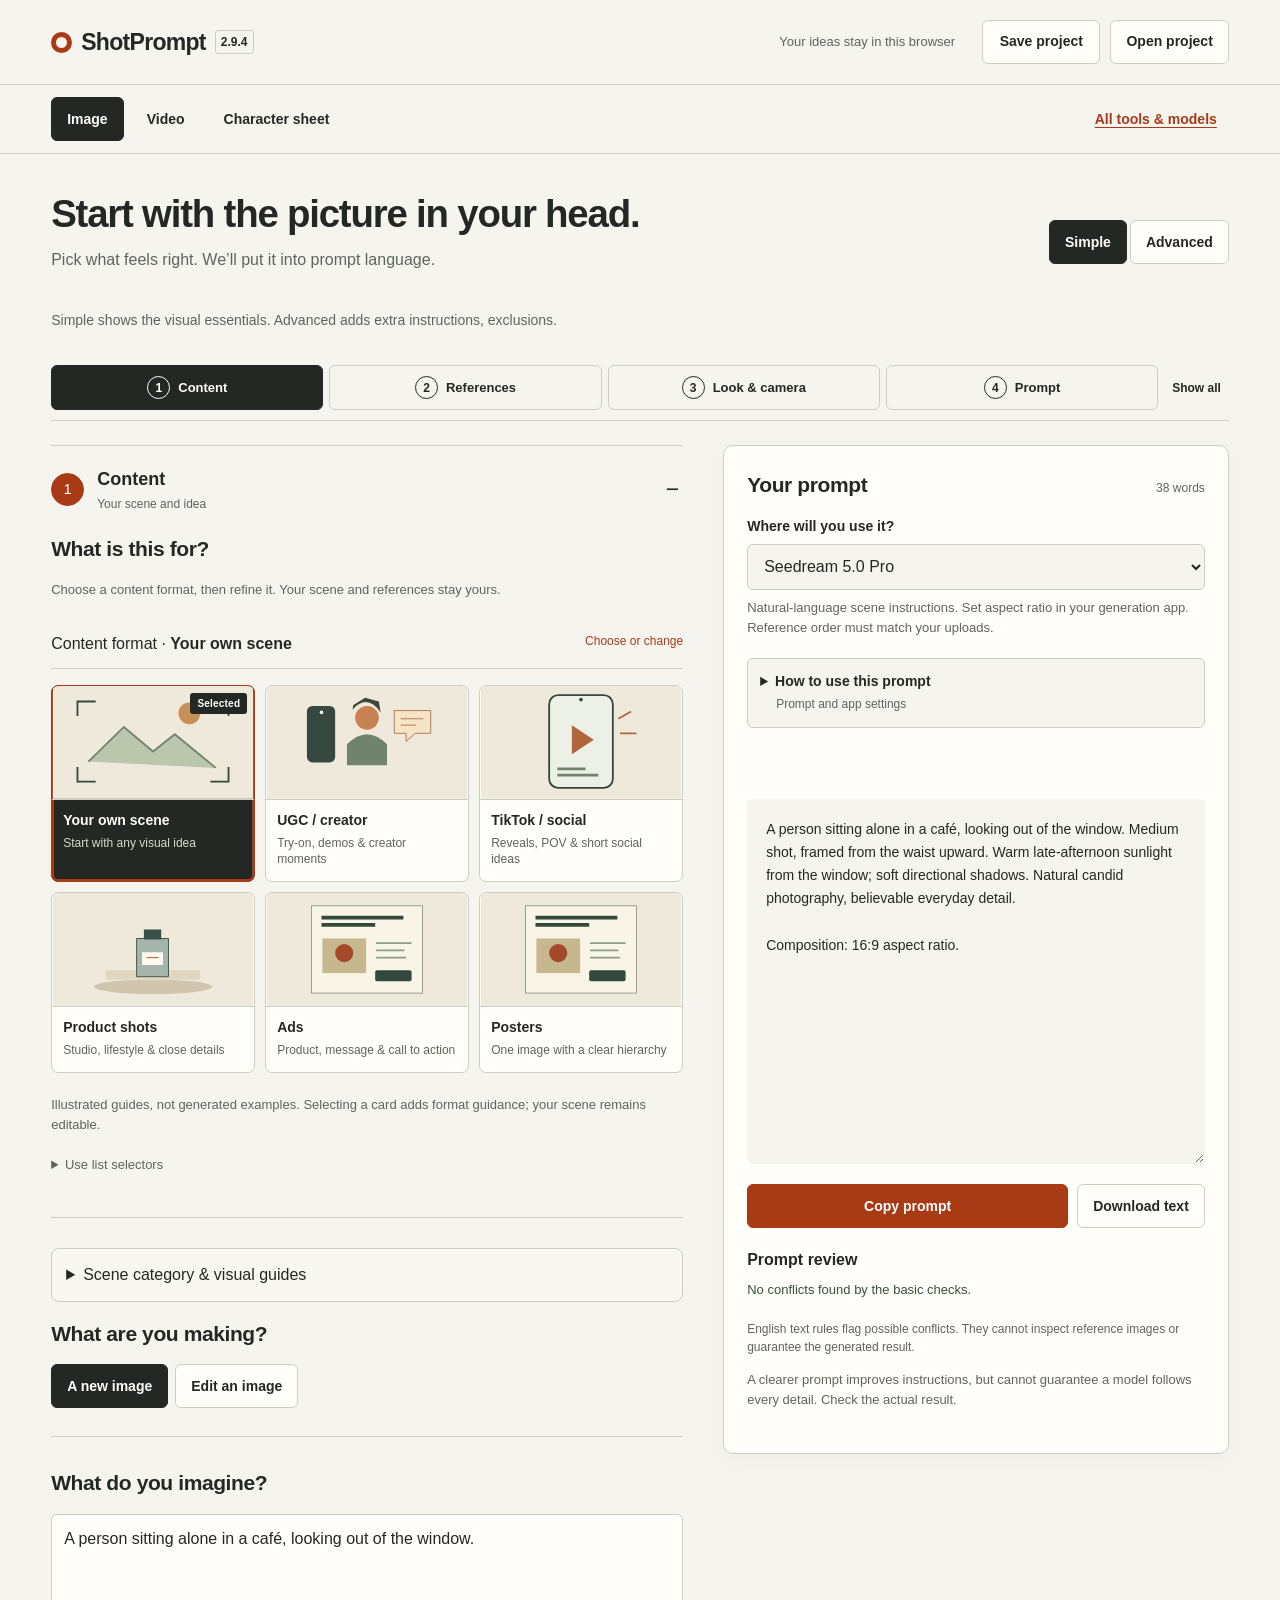
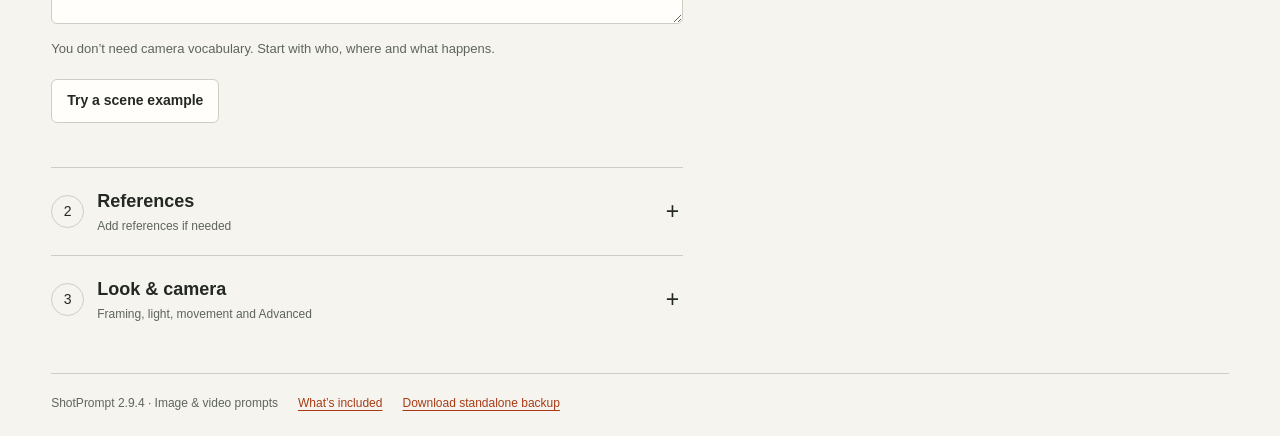
==== commit 57fcf2a6: "Review content, camera and timing conflicts" ====
--- a/index.html
+++ b/index.html
@@ -1,10 +1,10 @@
 <!doctype html>
-<html lang="en"><head><meta charset="utf-8"><meta name="viewport" content="width=device-width,initial-scale=1"><meta name="robots" content="noindex,nofollow"><title>ShotPrompt 2.9.3 — Picture it. Build it.</title><link rel="stylesheet" href="style.css?v=2.9.3"></head>
-<body><a class="skip" href="#editor">Skip to builder</a><header><a class="brand" href="index.html"><span class="brandmark"></span>ShotPrompt <small>2.9.3</small></a><span class="privacy">Your ideas stay in this browser</span><div class="project-actions" role="group" aria-label="Project files"><button type="button" id="export">Save project</button><button type="button" id="open-project">Open project</button><input id="import" type="file" accept="application/json,.json" hidden aria-label="Choose a project file"></div></header>
+<html lang="en"><head><meta charset="utf-8"><meta name="viewport" content="width=device-width,initial-scale=1"><meta name="robots" content="noindex,nofollow"><title>ShotPrompt 2.9.4 — Picture it. Build it.</title><link rel="stylesheet" href="style.css?v=2.9.4"></head>
+<body><a class="skip" href="#editor">Skip to builder</a><header><a class="brand" href="index.html"><span class="brandmark"></span>ShotPrompt <small>2.9.4</small></a><span class="privacy">Your ideas stay in this browser</span><div class="project-actions" role="group" aria-label="Project files"><button type="button" id="export">Save project</button><button type="button" id="open-project">Open project</button><input id="import" type="file" accept="application/json,.json" hidden aria-label="Choose a project file"></div></header>
 <nav aria-label="Builder"><button data-type="image">Image</button><button data-type="video">Video</button><button data-type="sheet">Character sheet</button><a class="tools-nav" href="tools.html">All tools &amp; models</a></nav>
 <main><section class="intro"><div><h1 id="heading">Start with the picture in your head.</h1><p id="subtitle">Pick what feels right. We’ll put it into prompt language.</p></div><div class="mode" role="group" aria-label="Control detail"><button id="simple">Simple</button><button id="advanced">Advanced</button></div></section>
 <p class="mode-explainer" id="mode-explainer"></p><section id="migration-note" class="help" hidden><p>Your earlier writing project is preserved in this browser. Download its backup for your future project.</p><button id="download-retired">Download archived project</button><button id="dismiss-migration">Dismiss</button></section><nav id="workflow-nav" class="workflow-nav" aria-label="Build your prompt"></nav><div class="workspace"><section id="editor" tabindex="-1" aria-label="Visual builder"></section><aside id="prompt-panel" tabindex="-1" aria-label="Prompt output"><button type="button" id="back-builder" class="back-builder">← Back to builder</button><div class="output-head"><h2>Your prompt</h2><span id="wordcount"></span></div><label for="model">Where will you use it?</label><select id="model"></select><p class="hint" id="profile-note"></p><details id="model-guidance" class="model-guidance"><summary>How to use this prompt <small id="destination-caption"></small></summary><div id="destination-guide"></div></details><div id="mapping"></div><section id="advanced-summary" class="advanced-summary" hidden aria-live="polite"></section><div class="draftbar" id="draftbar" hidden>Your edits are kept. Builder changes are waiting.<button id="rebuild">Use updated builder</button></div><section id="timing-handoff" class="timing-handoff" hidden></section><section id="edit-summary" class="edit-summary" hidden></section><label for="output" class="sr-only">Editable final output</label><p id="prompt-feedback" role="status" aria-live="polite"></p><textarea id="output" spellcheck="false"></textarea><div class="actions"><button class="primary" id="copy">Copy prompt</button><button id="download">Download text</button></div><div id="checks" aria-live="polite"></div><p class="hint">A clearer prompt improves instructions, but cannot guarantee a model follows every detail. Check the actual result.</p></aside></div>
-<footer><span>ShotPrompt 2.9.3 · Image & video prompts</span><a href="README.md">What’s included</a><a href="shotprompt-2.9.3.zip" download>Download standalone backup</a></footer></main><dialog id="preset-dialog" aria-labelledby="preset-title"><div id="preset-content"></div><div class="preset-dialog-actions"><button type="button" id="cancel-preset">Keep my current choices</button><button type="button" id="apply-preset" class="primary">Apply this preset</button></div></dialog><div class="mobile-prompt-bar" role="group" aria-label="Prompt shortcuts"><button type="button" id="view-prompt">View prompt</button><button type="button" id="quick-copy" class="primary">Copy prompt</button></div><div id="toast" role="status"></div><script src="composer.js?v=2.9.3"></script><script src="cinema.js?v=2.9.3"></script><script src="timing.js?v=2.9.3"></script><script src="model-data.js?v=2.9.3"></script><script src="review.js?v=2.9.3"></script><script src="editing.js?v=2.9.3"></script><script src="guidance.js?v=2.9.3"></script><script src="content.js?v=2.9.3"></script>
-<script src="workflow.js?v=2.9.3"></script><script src="app.js?v=2.9.3"></script><dialog id="content-dialog" aria-labelledby="content-preview-title"><div id="content-preview"></div><div class="mini-actions"><button id="cancel-content">Cancel</button><button id="apply-content">Apply example</button></div></dialog>
+<footer><span>ShotPrompt 2.9.4 · Image & video prompts</span><a href="README.md">What’s included</a><a href="shotprompt-2.9.4.zip" download>Download standalone backup</a></footer></main><dialog id="preset-dialog" aria-labelledby="preset-title"><div id="preset-content"></div><div class="preset-dialog-actions"><button type="button" id="cancel-preset">Keep my current choices</button><button type="button" id="apply-preset" class="primary">Apply this preset</button></div></dialog><div class="mobile-prompt-bar" role="group" aria-label="Prompt shortcuts"><button type="button" id="view-prompt">View prompt</button><button type="button" id="quick-copy" class="primary">Copy prompt</button></div><div id="toast" role="status"></div><script src="composer.js?v=2.9.4"></script><script src="cinema.js?v=2.9.4"></script><script src="timing.js?v=2.9.4"></script><script src="model-data.js?v=2.9.4"></script><script src="review.js?v=2.9.4"></script><script src="editing.js?v=2.9.4"></script><script src="guidance.js?v=2.9.4"></script><script src="content.js?v=2.9.4"></script>
+<script src="workflow.js?v=2.9.4"></script><script src="app.js?v=2.9.4"></script><dialog id="content-dialog" aria-labelledby="content-preview-title"><div id="content-preview"></div><div class="mini-actions"><button id="cancel-content">Cancel</button><button id="apply-content">Apply example</button></div></dialog>
 </body></html>
 
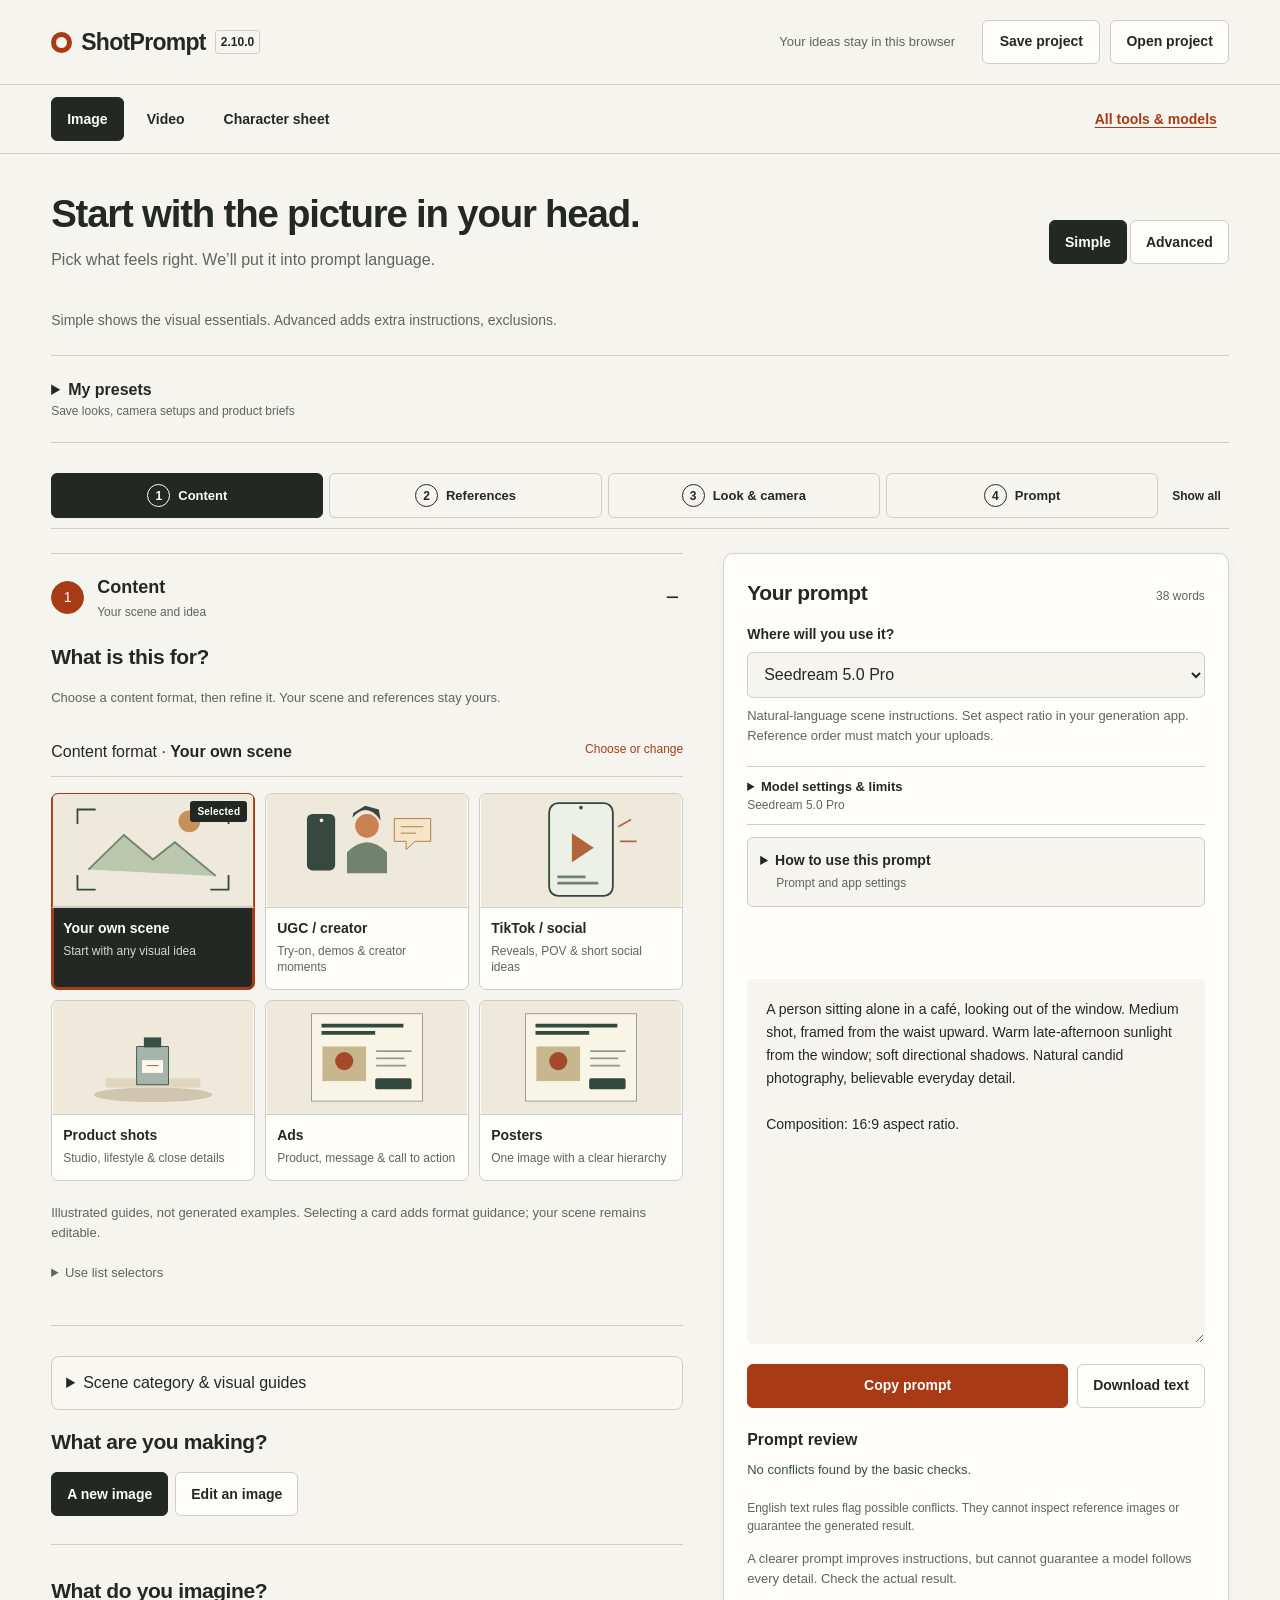
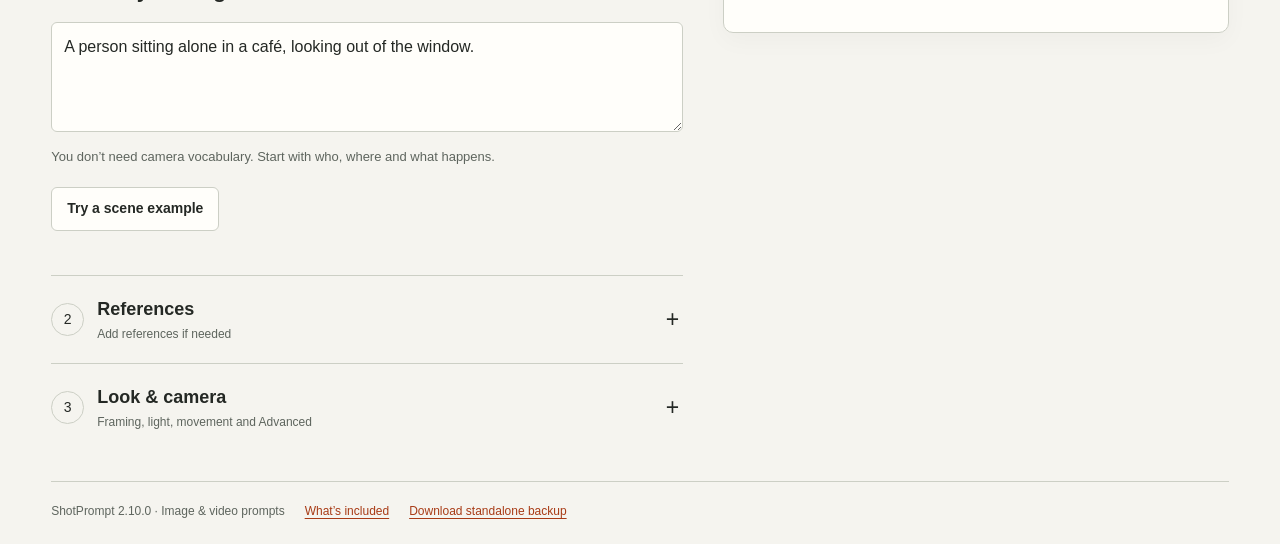
==== commit c87861f6: "Ship presets, model guidance, timing overview and mobile polish" ====
--- a/index.html
+++ b/index.html
@@ -1,10 +1,10 @@
 <!doctype html>
-<html lang="en"><head><meta charset="utf-8"><meta name="viewport" content="width=device-width,initial-scale=1"><meta name="robots" content="noindex,nofollow"><title>ShotPrompt 2.9.4 — Picture it. Build it.</title><link rel="stylesheet" href="style.css?v=2.9.4"></head>
-<body><a class="skip" href="#editor">Skip to builder</a><header><a class="brand" href="index.html"><span class="brandmark"></span>ShotPrompt <small>2.9.4</small></a><span class="privacy">Your ideas stay in this browser</span><div class="project-actions" role="group" aria-label="Project files"><button type="button" id="export">Save project</button><button type="button" id="open-project">Open project</button><input id="import" type="file" accept="application/json,.json" hidden aria-label="Choose a project file"></div></header>
+<html lang="en"><head><meta charset="utf-8"><meta name="viewport" content="width=device-width,initial-scale=1,viewport-fit=cover"><meta name="theme-color" content="#f5f4ef"><meta name="robots" content="noindex,nofollow"><title>ShotPrompt 2.10.0 — Picture it. Build it.</title><link rel="stylesheet" href="style.css?v=2.10.0"></head>
+<body><a class="skip" href="#editor">Skip to builder</a><header><a class="brand" href="index.html"><span class="brandmark"></span>ShotPrompt <small>2.10.0</small></a><span class="privacy">Your ideas stay in this browser</span><div class="project-actions" role="group" aria-label="Project files"><button type="button" id="export">Save project</button><button type="button" id="open-project">Open project</button><input id="import" type="file" accept="application/json,.json" hidden aria-label="Choose a project file"></div></header>
 <nav aria-label="Builder"><button data-type="image">Image</button><button data-type="video">Video</button><button data-type="sheet">Character sheet</button><a class="tools-nav" href="tools.html">All tools &amp; models</a></nav>
 <main><section class="intro"><div><h1 id="heading">Start with the picture in your head.</h1><p id="subtitle">Pick what feels right. We’ll put it into prompt language.</p></div><div class="mode" role="group" aria-label="Control detail"><button id="simple">Simple</button><button id="advanced">Advanced</button></div></section>
 <p class="mode-explainer" id="mode-explainer"></p><section id="migration-note" class="help" hidden><p>Your earlier writing project is preserved in this browser. Download its backup for your future project.</p><button id="download-retired">Download archived project</button><button id="dismiss-migration">Dismiss</button></section><nav id="workflow-nav" class="workflow-nav" aria-label="Build your prompt"></nav><div class="workspace"><section id="editor" tabindex="-1" aria-label="Visual builder"></section><aside id="prompt-panel" tabindex="-1" aria-label="Prompt output"><button type="button" id="back-builder" class="back-builder">← Back to builder</button><div class="output-head"><h2>Your prompt</h2><span id="wordcount"></span></div><label for="model">Where will you use it?</label><select id="model"></select><p class="hint" id="profile-note"></p><details id="model-guidance" class="model-guidance"><summary>How to use this prompt <small id="destination-caption"></small></summary><div id="destination-guide"></div></details><div id="mapping"></div><section id="advanced-summary" class="advanced-summary" hidden aria-live="polite"></section><div class="draftbar" id="draftbar" hidden>Your edits are kept. Builder changes are waiting.<button id="rebuild">Use updated builder</button></div><section id="timing-handoff" class="timing-handoff" hidden></section><section id="edit-summary" class="edit-summary" hidden></section><label for="output" class="sr-only">Editable final output</label><p id="prompt-feedback" role="status" aria-live="polite"></p><textarea id="output" spellcheck="false"></textarea><div class="actions"><button class="primary" id="copy">Copy prompt</button><button id="download">Download text</button></div><div id="checks" aria-live="polite"></div><p class="hint">A clearer prompt improves instructions, but cannot guarantee a model follows every detail. Check the actual result.</p></aside></div>
-<footer><span>ShotPrompt 2.9.4 · Image & video prompts</span><a href="README.md">What’s included</a><a href="shotprompt-2.9.4.zip" download>Download standalone backup</a></footer></main><dialog id="preset-dialog" aria-labelledby="preset-title"><div id="preset-content"></div><div class="preset-dialog-actions"><button type="button" id="cancel-preset">Keep my current choices</button><button type="button" id="apply-preset" class="primary">Apply this preset</button></div></dialog><div class="mobile-prompt-bar" role="group" aria-label="Prompt shortcuts"><button type="button" id="view-prompt">View prompt</button><button type="button" id="quick-copy" class="primary">Copy prompt</button></div><div id="toast" role="status"></div><script src="composer.js?v=2.9.4"></script><script src="cinema.js?v=2.9.4"></script><script src="timing.js?v=2.9.4"></script><script src="model-data.js?v=2.9.4"></script><script src="review.js?v=2.9.4"></script><script src="editing.js?v=2.9.4"></script><script src="guidance.js?v=2.9.4"></script><script src="content.js?v=2.9.4"></script>
-<script src="workflow.js?v=2.9.4"></script><script src="app.js?v=2.9.4"></script><dialog id="content-dialog" aria-labelledby="content-preview-title"><div id="content-preview"></div><div class="mini-actions"><button id="cancel-content">Cancel</button><button id="apply-content">Apply example</button></div></dialog>
+<footer><span>ShotPrompt 2.10.0 · Image & video prompts</span><a href="README.md">What’s included</a><a href="shotprompt-2.10.0.zip" download>Download standalone backup</a></footer></main><dialog id="preset-dialog" aria-labelledby="preset-title"><div id="preset-content"></div><div class="preset-dialog-actions"><button type="button" id="cancel-preset">Keep my current choices</button><button type="button" id="apply-preset" class="primary">Apply this preset</button></div></dialog><div class="mobile-prompt-bar" role="group" aria-label="Prompt shortcuts"><button type="button" id="view-prompt">View prompt</button><button type="button" id="quick-copy" class="primary">Copy prompt</button></div><div id="toast" role="status"></div><script src="composer.js?v=2.10.0"></script><script src="cinema.js?v=2.10.0"></script><script src="timing.js?v=2.10.0"></script><script src="model-data.js?v=2.10.0"></script><script src="review.js?v=2.10.0"></script><script src="editing.js?v=2.10.0"></script><script src="guidance.js?v=2.10.0"></script><script src="content.js?v=2.10.0"></script>
+<script src="workflow.js?v=2.10.0"></script><script src="studio.js?v=2.10.0"></script><script src="app.js?v=2.10.0"></script><dialog id="content-dialog" aria-labelledby="content-preview-title"><div id="content-preview"></div><div class="mini-actions"><button id="cancel-content">Cancel</button><button id="apply-content">Apply example</button></div></dialog>
 </body></html>
 
--- a/style.css
+++ b/style.css
@@ -1,4 +1,4 @@
-:root{color-scheme:light;--paper:#f5f4ef;--surface:#fffefa;--ink:#242824;--muted:#5e655e;--line:#cccfc5;--accent:#a83b16;--soft:#efe6d8}*{box-sizing:border-box}body{margin:0;background:var(--paper);color:var(--ink);font:16px/1.5 'Segoe UI',sans-serif}::selection{background:#f3c6ac;color:#242824}button,input,textarea,select{font:inherit;color:inherit}button,.button,summary{cursor:pointer}button,.button,select,input,textarea{border:1px solid var(--line);border-radius:6px;background:var(--surface)}button,.button{min-height:44px;padding:9px 15px;font-size:14px;font-weight:600;text-decoration:none}button:hover,.button:hover{background:#eaece4}button:disabled{opacity:.45;cursor:not-allowed}button[aria-pressed=true]{background:var(--ink);color:white;border-color:var(--ink)}button.primary{background:var(--accent);border-color:var(--accent);color:white}button.primary:hover{background:#873011}:focus-visible{outline:3px solid var(--accent);outline-offset:3px}header{display:flex;align-items:center;gap:12px;padding:20px 4%;border-bottom:1px solid var(--line)}.brand{display:flex;align-items:center;gap:9px;font-size:23px;font-weight:700;color:var(--ink);text-decoration:none;letter-spacing:-.7px}.brand small{font-size:12px;letter-spacing:0;border:1px solid var(--line);padding:2px 5px;border-radius:3px}.brandmark{width:21px;height:21px;border:5px solid var(--accent);border-radius:50%}.privacy{margin-left:auto;margin-right:15px;color:var(--muted);font-size:13px}nav{display:flex;gap:7px;padding:12px 4%;border-bottom:1px solid var(--line);overflow:auto}nav button{border-color:transparent;white-space:nowrap;background:transparent}main{max-width:1510px;margin:auto;padding:38px 4% 24px}.intro{display:flex;align-items:center;justify-content:space-between;gap:24px;margin-bottom:30px}h1{font-size:clamp(27px,3vw,39px);line-height:1.15;letter-spacing:-1.2px;font-weight:650;margin:0 0 12px}p{margin:8px 0 20px;color:var(--muted)}h2{font-size:21px;font-weight:650;margin:0 0 15px;letter-spacing:-.4px}h3{font-size:16px;margin:0 0 8px}.mode{display:flex;gap:3px;flex-shrink:0}.workspace{display:grid;grid-template-columns:minmax(0,1.25fr) minmax(330px,1fr);gap:40px;align-items:start}#editor{min-width:0}.block{margin-bottom:30px;padding-bottom:28px;border-bottom:1px solid var(--line)}.block:last-child{border:0}.hint{font-size:13px;line-height:1.55;color:var(--muted)}label{display:block;font-size:14px;font-weight:600;margin-bottom:7px}input,select,textarea{width:100%;padding:11px 12px;min-height:46px;caret-color:var(--accent)}textarea{resize:vertical;line-height:1.65}input,textarea{background:var(--surface)}input::placeholder,textarea::placeholder{color:#686d65}#idea{min-height:110px}.choices{display:grid;grid-template-columns:repeat(4,minmax(0,1fr));gap:9px}.choices button{padding:8px 6px 12px;min-width:0;text-align:left;display:flex;flex-direction:column;gap:3px;overflow:hidden}.choices button svg{width:100%;height:86px;margin-bottom:6px;border-radius:3px;background:var(--soft);color:#535b50}.choices button[aria-pressed=true] svg{background:#dce0cf;color:#283525}.choices small{font-size:11px;font-weight:400;line-height:1.35;opacity:.85}.choices strong{font-size:13px;font-weight:600;padding:0 3px}.choices small{padding:0 3px}.pills{display:flex;flex-wrap:wrap;gap:7px}.row{display:grid;grid-template-columns:1fr 1fr;gap:14px;margin:15px 0}.field{margin:15px 0}.output-head{display:flex;justify-content:space-between;align-items:baseline}#wordcount{font-size:12px;color:var(--muted)}aside{background:var(--surface);border:1px solid var(--line);border-radius:10px;padding:23px;position:sticky;top:18px;min-width:0;box-shadow:0 8px 25px #24282408}aside select{background:var(--paper)}#output{min-height:365px;border-color:transparent;background:var(--paper);font-size:14px;padding:18px;margin:6px 0 13px}.actions{display:flex;gap:9px}.actions .primary{flex:1}#checks{font-size:13px;margin-top:20px}#checks ul{padding-left:20px;color:#8a3416}#checks li{margin-bottom:8px}.ok{color:#36533b}.draftbar{background:#fff0d9;padding:12px;font-size:13px;border-radius:5px;margin-bottom:10px}.draftbar button{margin-top:8px;display:block}#mapping{font-size:12px;background:var(--paper);border-radius:4px;overflow-wrap:anywhere}#mapping:not(:empty){padding:10px;margin-bottom:12px}#mapping p{margin:2px 0;color:var(--ink)}.reference,.frame{border-bottom:1px solid var(--line);padding:15px 0}.reference input{min-width:0}.reference .row{margin:8px 0}.thumbnail{width:62px;height:62px;object-fit:cover;float:left;margin:4px 12px 8px 0;border-radius:4px}.panel-grid{display:grid;grid-template-columns:1fr 1fr;gap:10px}.panel{background:var(--soft);padding:14px;border-radius:5px}.panel svg{height:90px;width:100%;color:#535b50}.panel label{margin-top:6px}.frame-head{display:flex;align-items:center;justify-content:space-between;gap:8px;margin-bottom:10px}.frame-head span{font-size:13px;color:var(--muted)}.frame-controls{display:flex;gap:5px}.frame-controls button{padding:8px 12px}footer{display:flex;gap:20px;flex-wrap:wrap;align-items:start;font-size:12px;color:var(--muted);border-top:1px solid var(--line);margin-top:30px;padding-top:20px}a{color:var(--accent);text-underline-offset:3px}footer details{margin-left:auto;max-width:370px}#toast{position:fixed;bottom:24px;left:50%;transform:translateX(-50%);background:var(--ink);color:white;padding:12px 22px;border-radius:5px;display:none;z-index:10;max-width:90vw}#toast.on{display:block}.sr-only,.skip{position:absolute;width:1px;height:1px;overflow:hidden;clip-path:inset(50%)}.skip:focus{width:auto;height:auto;clip-path:none;z-index:20;background:white;padding:10px}.help{padding:14px;background:#e9ece0;font-size:13px;border-radius:5px}.help p{margin:0}.disabled-note{color:#8a3416}.mini-actions{display:flex;gap:8px;margin-top:12px;flex-wrap:wrap}@media(min-width:1450px){#output{min-height:440px}}@media(max-width:1000px){.workspace{gap:22px;grid-template-columns:minmax(0,1fr) minmax(300px,.9fr)}.choices{grid-template-columns:repeat(2,minmax(0,1fr))}.privacy{display:none}header .brand{margin-right:auto}.intro{align-items:start}h1{max-width:440px}}@media(max-width:720px){header{flex-wrap:wrap;padding:16px 5%;gap:8px}.brand{width:100%;margin-bottom:5px}.workspace{grid-template-columns:1fr}.intro{display:block}.mode{margin-top:18px}main{padding:26px 5%}.intro h1{max-width:100%}aside{position:static;padding:18px}.choices{grid-template-columns:repeat(2,minmax(0,1fr))}.choices button svg{height:100px}.row{gap:9px}footer details{margin-left:0}#output{min-height:320px}.actions{flex-wrap:wrap}nav{padding-left:5%}nav button{padding:8px 11px}}@media(prefers-reduced-motion:no-preference){button{transition:background-color 120ms ease-out}button:active{transform:translateY(1px)}}
+:root{color-scheme:light;--paper:#f5f4ef;--surface:#fffefa;--ink:#242824;--muted:#5e655e;--line:#cccfc5;--accent:#a83b16;--soft:#efe6d8}*{box-sizing:border-box}body{margin:0;background:var(--paper);color:var(--ink);font:16px/1.5 'Segoe UI',sans-serif}::selection{background:#f3c6ac;color:#242824}button,input,textarea,select{font:inherit;color:inherit}button,.button,summary{cursor:pointer}button,.button,select,input,textarea{border:1px solid var(--line);border-radius:6px;background:var(--surface)}button,.button{min-height:44px;padding:9px 15px;font-size:14px;font-weight:600;text-decoration:none}@media(hover:hover) and (pointer:fine){button:hover,.button:hover{background:#eaece4}}button:disabled{opacity:.45;cursor:not-allowed}button[aria-pressed=true]{background:var(--ink);color:white;border-color:var(--ink)}button.primary{background:var(--accent);border-color:var(--accent);color:white}button.primary:hover{background:#873011}:focus-visible{outline:3px solid var(--accent);outline-offset:3px}header{display:flex;align-items:center;gap:12px;padding:20px 4%;border-bottom:1px solid var(--line)}.brand{display:flex;align-items:center;gap:9px;font-size:23px;font-weight:700;color:var(--ink);text-decoration:none;letter-spacing:-.7px}.brand small{font-size:12px;letter-spacing:0;border:1px solid var(--line);padding:2px 5px;border-radius:3px}.brandmark{width:21px;height:21px;border:5px solid var(--accent);border-radius:50%}.privacy{margin-left:auto;margin-right:15px;color:var(--muted);font-size:13px}nav{display:flex;gap:7px;padding:12px 4%;border-bottom:1px solid var(--line);overflow:auto}nav button{border-color:transparent;white-space:nowrap;background:transparent}main{max-width:1510px;margin:auto;padding:38px 4% 24px}.intro{display:flex;align-items:center;justify-content:space-between;gap:24px;margin-bottom:30px}h1{font-size:clamp(27px,3vw,39px);line-height:1.15;letter-spacing:-1.2px;font-weight:650;margin:0 0 12px}p{margin:8px 0 20px;color:var(--muted)}h2{font-size:21px;font-weight:650;margin:0 0 15px;letter-spacing:-.4px}h3{font-size:16px;margin:0 0 8px}.mode{display:flex;gap:3px;flex-shrink:0}.workspace{display:grid;grid-template-columns:minmax(0,1.25fr) minmax(330px,1fr);gap:40px;align-items:start}#editor{min-width:0}.block{margin-bottom:30px;padding-bottom:28px;border-bottom:1px solid var(--line)}.block:last-child{border:0}.hint{font-size:13px;line-height:1.55;color:var(--muted)}label{display:block;font-size:14px;font-weight:600;margin-bottom:7px}input,select,textarea{width:100%;padding:11px 12px;min-height:46px;caret-color:var(--accent)}textarea{resize:vertical;line-height:1.65}input,textarea{background:var(--surface)}input::placeholder,textarea::placeholder{color:#686d65}#idea{min-height:110px}.choices{display:grid;grid-template-columns:repeat(4,minmax(0,1fr));gap:9px}.choices button{padding:8px 6px 12px;min-width:0;text-align:left;display:flex;flex-direction:column;gap:3px;overflow:hidden}.choices button svg{width:100%;height:86px;margin-bottom:6px;border-radius:3px;background:var(--soft);color:#535b50}.choices button[aria-pressed=true] svg{background:#dce0cf;color:#283525}.choices small{font-size:11px;font-weight:400;line-height:1.35;opacity:.85}.choices strong{font-size:13px;font-weight:600;padding:0 3px}.choices small{padding:0 3px}.pills{display:flex;flex-wrap:wrap;gap:7px}.row{display:grid;grid-template-columns:1fr 1fr;gap:14px;margin:15px 0}.field{margin:15px 0}.output-head{display:flex;justify-content:space-between;align-items:baseline}#wordcount{font-size:12px;color:var(--muted)}aside{background:var(--surface);border:1px solid var(--line);border-radius:10px;padding:23px;position:sticky;top:18px;min-width:0;box-shadow:0 8px 25px #24282408}aside select{background:var(--paper)}#output{min-height:365px;border-color:transparent;background:var(--paper);font-size:14px;padding:18px;margin:6px 0 13px}.actions{display:flex;gap:9px}.actions .primary{flex:1}#checks{font-size:13px;margin-top:20px}#checks ul{padding-left:20px;color:#8a3416}#checks li{margin-bottom:8px}.ok{color:#36533b}.draftbar{background:#fff0d9;padding:12px;font-size:13px;border-radius:5px;margin-bottom:10px}.draftbar button{margin-top:8px;display:block}#mapping{font-size:12px;background:var(--paper);border-radius:4px;overflow-wrap:anywhere}#mapping:not(:empty){padding:10px;margin-bottom:12px}#mapping p{margin:2px 0;color:var(--ink)}.reference,.frame{border-bottom:1px solid var(--line);padding:15px 0}.reference input{min-width:0}.reference .row{margin:8px 0}.thumbnail{width:62px;height:62px;object-fit:cover;float:left;margin:4px 12px 8px 0;border-radius:4px}.panel-grid{display:grid;grid-template-columns:1fr 1fr;gap:10px}.panel{background:var(--soft);padding:14px;border-radius:5px}.panel svg{height:90px;width:100%;color:#535b50}.panel label{margin-top:6px}.frame-head{display:flex;align-items:center;justify-content:space-between;gap:8px;margin-bottom:10px}.frame-head span{font-size:13px;color:var(--muted)}.frame-controls{display:flex;gap:5px}.frame-controls button{padding:8px 12px}footer{display:flex;gap:20px;flex-wrap:wrap;align-items:start;font-size:12px;color:var(--muted);border-top:1px solid var(--line);margin-top:30px;padding-top:20px}a{color:var(--accent);text-underline-offset:3px}footer details{margin-left:auto;max-width:370px}#toast{position:fixed;bottom:24px;left:50%;transform:translateX(-50%);background:var(--ink);color:white;padding:12px 22px;border-radius:5px;display:none;z-index:10;max-width:90vw}#toast.on{display:block}.sr-only,.skip{position:absolute;width:1px;height:1px;overflow:hidden;clip-path:inset(50%)}.skip:focus{width:auto;height:auto;clip-path:none;z-index:20;background:white;padding:10px}.help{padding:14px;background:#e9ece0;font-size:13px;border-radius:5px}.help p{margin:0}.disabled-note{color:#8a3416}.mini-actions{display:flex;gap:8px;margin-top:12px;flex-wrap:wrap}@media(min-width:1450px){#output{min-height:440px}}@media(max-width:1000px){.workspace{gap:22px;grid-template-columns:minmax(0,1fr) minmax(300px,.9fr)}.choices{grid-template-columns:repeat(2,minmax(0,1fr))}.privacy{display:none}header .brand{margin-right:auto}.intro{align-items:start}h1{max-width:440px}}@media(max-width:720px){header{flex-wrap:wrap;padding:16px 5%;gap:8px}.brand{width:100%;margin-bottom:5px}.workspace{grid-template-columns:1fr}.intro{display:block}.mode{margin-top:18px}main{padding:26px 5%}.intro h1{max-width:100%}aside{position:static;padding:18px}.choices{grid-template-columns:repeat(2,minmax(0,1fr))}.choices button svg{height:100px}.row{gap:9px}footer details{margin-left:0}#output{min-height:320px}.actions{flex-wrap:wrap}nav{padding-left:5%}nav button{padding:8px 11px}}@media(prefers-reduced-motion:no-preference){button{transition:background-color 120ms ease-out}button:active{transform:translateY(1px)}}
 
 .tools-nav{white-space:nowrap;align-self:center;margin-left:auto;padding:9px 12px;font-size:14px;font-weight:600}.tool-access{display:flex;gap:12px;justify-content:space-between;flex-wrap:wrap;padding:14px 0 20px;font-size:13px}.mode-explainer{font-size:14px;margin:-12px 0 24px;max-width:75ch}.advanced-controls{background:#fff0dc;border:1px solid #bd8e5a!important;border-radius:8px;padding:20px;scroll-margin-top:20px}.advanced-badge{display:inline-block;vertical-align:middle;font-size:11px;letter-spacing:0;background:#713e16;color:white;border-radius:4px;padding:3px 7px;margin-left:6px}.advanced-summary{background:#fff0dc;border:1px solid #bd8e5a;padding:12px;border-radius:6px;margin:14px 0;font-size:13px;overflow-wrap:anywhere}.advanced-summary h3{font-size:14px}.advanced-summary ul{padding-left:18px;margin:6px 0}.advanced-summary li{margin:6px 0}mark{background:#f6dab2;color:#4e2c10;padding:1px 2px}.panel-slots{margin-top:16px}.panel.omitted{background:#eeeee9;border:1px dashed #a7aba0}.empty-panel{height:90px;display:grid;place-content:center;color:#62685d;font-size:13px}.layout-preview{display:grid;gap:5px;max-width:500px;aspect-ratio:16/9;background:#555d51;padding:5px}.layout-preview:empty{display:none}.layout-preview>div{background:#f0ede4;display:flex;flex-direction:column;align-items:center;justify-content:center;text-align:center;padding:10px;min-width:0}.layout-preview strong{font-size:13px}.layout-preview small{font-size:11px;color:#51584b}.tool-table{width:100%;border-collapse:collapse}.tool-table th,.tool-table td{text-align:left;padding:16px 12px;border-bottom:1px solid var(--line);vertical-align:top}.tool-table th{font-size:14px}.tool-table td{font-size:14px}.tool-table a{display:inline-block;min-height:44px;padding-top:10px}.tool-section{margin:34px 0 45px;scroll-margin-top:20px}.tool-table td:first-child{width:32%}.library-note{max-width:75ch}.return-bar{padding:14px;background:#e9ece0;border-radius:5px}.tools-nav:focus-visible{outline:3px solid var(--accent)}@media(max-width:720px){.tools-nav{margin-left:0}.tool-table th,.tool-table td{padding:12px 6px}.tool-table td:first-child{width:38%}.mode-explainer{margin-top:0}.layout-preview{aspect-ratio:auto;min-height:180px}.layout-preview>div{padding:8px 4px}.layout-preview strong{font-size:11px}.layout-preview small{font-size:10px}}
 
@@ -170,3 +170,8 @@
 /* Visual format picker and a navigable, non-destructive workflow. */
 .workflow-nav{position:sticky;top:0;z-index:15;margin:0 0 24px;padding:10px 0;background:var(--paper);gap:6px;overflow:visible;display:grid;grid-template-columns:repeat(4,minmax(0,1fr)) auto;border-bottom:1px solid var(--line)}.workflow-nav button{display:flex;gap:8px;align-items:center;justify-content:center;white-space:normal;padding:10px 8px;font-size:13px;border:1px solid var(--line)}.workflow-nav button>span{display:grid;place-items:center;border:1px solid currentColor;border-radius:50%;width:23px;height:23px;flex-shrink:0;font-size:12px}.workflow-nav button[aria-current=step]{background:var(--ink);color:var(--surface);border-color:var(--ink)}.workflow-nav #workflow-expand{font-size:12px;background:transparent;border:0}.workflow-stage{border-top:1px solid var(--line);scroll-margin-top:90px}.workflow-stage>summary{display:flex;align-items:center;gap:13px;list-style:none;padding:20px 0;position:relative;padding-right:28px}.workflow-stage>summary::-webkit-details-marker{display:none}.workflow-stage>summary:after{content:'+';position:absolute;right:4px;font-size:23px;font-weight:400}.workflow-stage[open]>summary:after{content:'−'}.stage-number{display:grid;place-items:center;flex-shrink:0;width:33px;height:33px;border:1px solid var(--line);border-radius:50%;font-size:14px}.workflow-stage[open] .stage-number{background:var(--accent);color:white;border-color:var(--accent)}.workflow-stage>summary strong{display:block;font-size:18px}.workflow-stage>summary small{display:block;font-size:12px;font-weight:400;color:var(--muted);margin-top:2px}.stage-body{padding-bottom:16px}.stage-body>.block:last-child{border:0;margin-bottom:0}.format-browser{margin:12px 0 22px}.format-browser>summary{display:flex;justify-content:space-between;gap:12px;padding:12px 0;border-bottom:1px solid var(--line)}.format-browser>summary small{font-size:12px;color:var(--accent);white-space:nowrap}.format-cards,.variant-cards{display:grid;grid-template-columns:repeat(3,minmax(0,1fr));gap:10px;margin-top:16px}.format-cards button,.variant-cards button{position:relative;text-align:left;min-width:0;padding:0 0 13px;overflow:hidden;background:var(--surface);border:1px solid var(--line);border-radius:7px;display:flex;flex-direction:column;align-items:stretch}.format-cards svg,.variant-cards svg{display:block;width:100%;aspect-ratio:220/124;height:auto;border-bottom:1px solid var(--line)}.format-name{display:block;margin:10px 11px 0;font-size:14px;font-weight:650}.format-description{display:block;margin:4px 11px 0;font-size:12px;font-weight:400;line-height:1.4;color:var(--muted)}.format-cards button[aria-pressed=true],.variant-cards button[aria-pressed=true]{box-shadow:inset 0 0 0 2px var(--accent);background:var(--ink);border-color:var(--accent);color:var(--surface)}.format-cards button[aria-pressed=true] .format-description{color:#d5dacd}.chosen-tag{position:absolute;top:7px;right:7px;background:var(--ink);color:#fff;padding:3px 7px;border-radius:3px;font-size:10px;letter-spacing:.2px}.variation-heading{margin-top:22px}.format-list-selectors{font-size:13px;margin:14px 0}.format-list-selectors>summary{color:var(--muted)}#prompt-panel{scroll-margin-top:90px}aside{top:90px}.format-browser svg{pointer-events:none}
 @media(max-width:720px){.workflow-nav{grid-template-columns:repeat(4,minmax(0,1fr));gap:4px;padding:7px 0;margin-bottom:14px}.workflow-nav button{flex-direction:column;gap:4px;font-size:11px;line-height:1.2;padding:7px 3px;min-height:62px}.workflow-nav #workflow-expand{grid-column:1/-1;min-height:28px;padding:3px}.workflow-nav button>span{width:20px;height:20px;font-size:10px}.format-cards,.variant-cards{grid-template-columns:repeat(2,minmax(0,1fr));gap:9px}.format-name{font-size:13px;margin:9px 9px 0}.format-description{font-size:11px;margin:4px 9px 0}.workflow-stage{scroll-margin-top:118px}.workflow-stage>summary{padding:16px 25px 16px 0}.stage-body{padding-bottom:14px}.workflow-stage>summary strong{font-size:17px}#prompt-panel{scroll-margin-top:118px}}
+
+/* Combined workflow release: touch-safe forms and reusable local presets. */
+button,a,summary{touch-action:manipulation}button{user-select:none;-webkit-user-select:none;-webkit-tap-highlight-color:transparent}input:disabled{background:var(--soft);color:var(--muted)}.personal-presets{border-block:1px solid var(--line);padding:12px 0;margin-bottom:20px}.personal-presets>summary,.model-support>summary{padding:10px 0;min-height:44px;font-weight:600}.personal-presets summary small,.model-support summary small{display:block;color:var(--muted);font-size:12px;font-weight:400}.personal-list{margin:16px 0}.personal-list>div{display:flex;align-items:center;gap:8px;border-top:1px solid var(--line);padding:12px 0}.personal-list>div>span{flex:1;min-width:0;overflow-wrap:anywhere}.personal-list small{display:block;color:var(--muted);font-size:12px}.model-support{font-size:13px;border-block:1px solid var(--line);margin:12px 0}.model-support dl{margin:8px 0 16px}.model-support dt{font-weight:650;margin-top:12px}.model-support dd{margin:3px 0;overflow-wrap:anywhere}.timing-strip{display:block}.timing-status{font-size:13px;font-weight:600}.timing-bars{display:flex;gap:6px;align-items:stretch}.timing-bars button{flex-basis:0;min-width:44px;display:flex;flex-direction:column;align-items:start;text-align:left;background:var(--soft);overflow:hidden}.timing-bars span{font-size:12px;overflow-wrap:anywhere}.timing-bars small{font-size:11px;max-width:100%;overflow:hidden;text-overflow:ellipsis;white-space:nowrap}.beat-card:focus{outline:3px solid var(--accent);outline-offset:3px}#personal-dialog{width:min(640px,calc(100% - 24px));max-height:85dvh;overflow-y:auto;overscroll-behavior:contain;padding:24px;border:1px solid var(--line);border-radius:10px;background:var(--surface);color:var(--ink)}#personal-dialog::backdrop{background:#24282488}.workspace>*{min-width:0}.review-evidence,dd{overflow-wrap:anywhere}
+@media(pointer:coarse){input,textarea,select,#output{font-size:16px}summary{min-height:44px}.ref-actions button,.frame-controls button{min-height:44px}}
+@media(max-width:720px){header{padding-top:calc(16px + env(safe-area-inset-top,0px));padding-left:max(5%,env(safe-area-inset-left,0px));padding-right:max(5%,env(safe-area-inset-right,0px))}main{padding-bottom:calc(100px + env(safe-area-inset-bottom,0px))}.personal-presets .row,.beat-card .row,.reference .row{grid-template-columns:1fr}.personal-list>div{flex-wrap:wrap}.personal-list>div>span{flex-basis:100%}.ref-actions{flex-wrap:wrap}.beat-card .frame-head{align-items:start;flex-wrap:wrap}.timing-bars{overflow-x:auto;padding-bottom:6px}.timing-bars button{flex-basis:90px;flex-shrink:0}.workflow-nav #workflow-expand{min-height:44px}.workflow-nav button{font-size:12px}.workflow-nav{position:relative}.workflow-stage,#prompt-panel{scroll-margin-top:20px}#output{font-size:16px;min-height:45svh}dialog{max-height:85dvh;overscroll-behavior:contain;padding-bottom:calc(24px + env(safe-area-inset-bottom,0px))}#toast{bottom:calc(80px + env(safe-area-inset-bottom,0px));z-index:30}.project-actions{display:grid;grid-template-columns:1fr 1fr;width:100%}.project-actions button{min-width:0}.tools-nav{white-space:normal}nav[aria-label=Builder]{flex-wrap:wrap;overflow:visible}button,summary{overflow-wrap:anywhere}}
